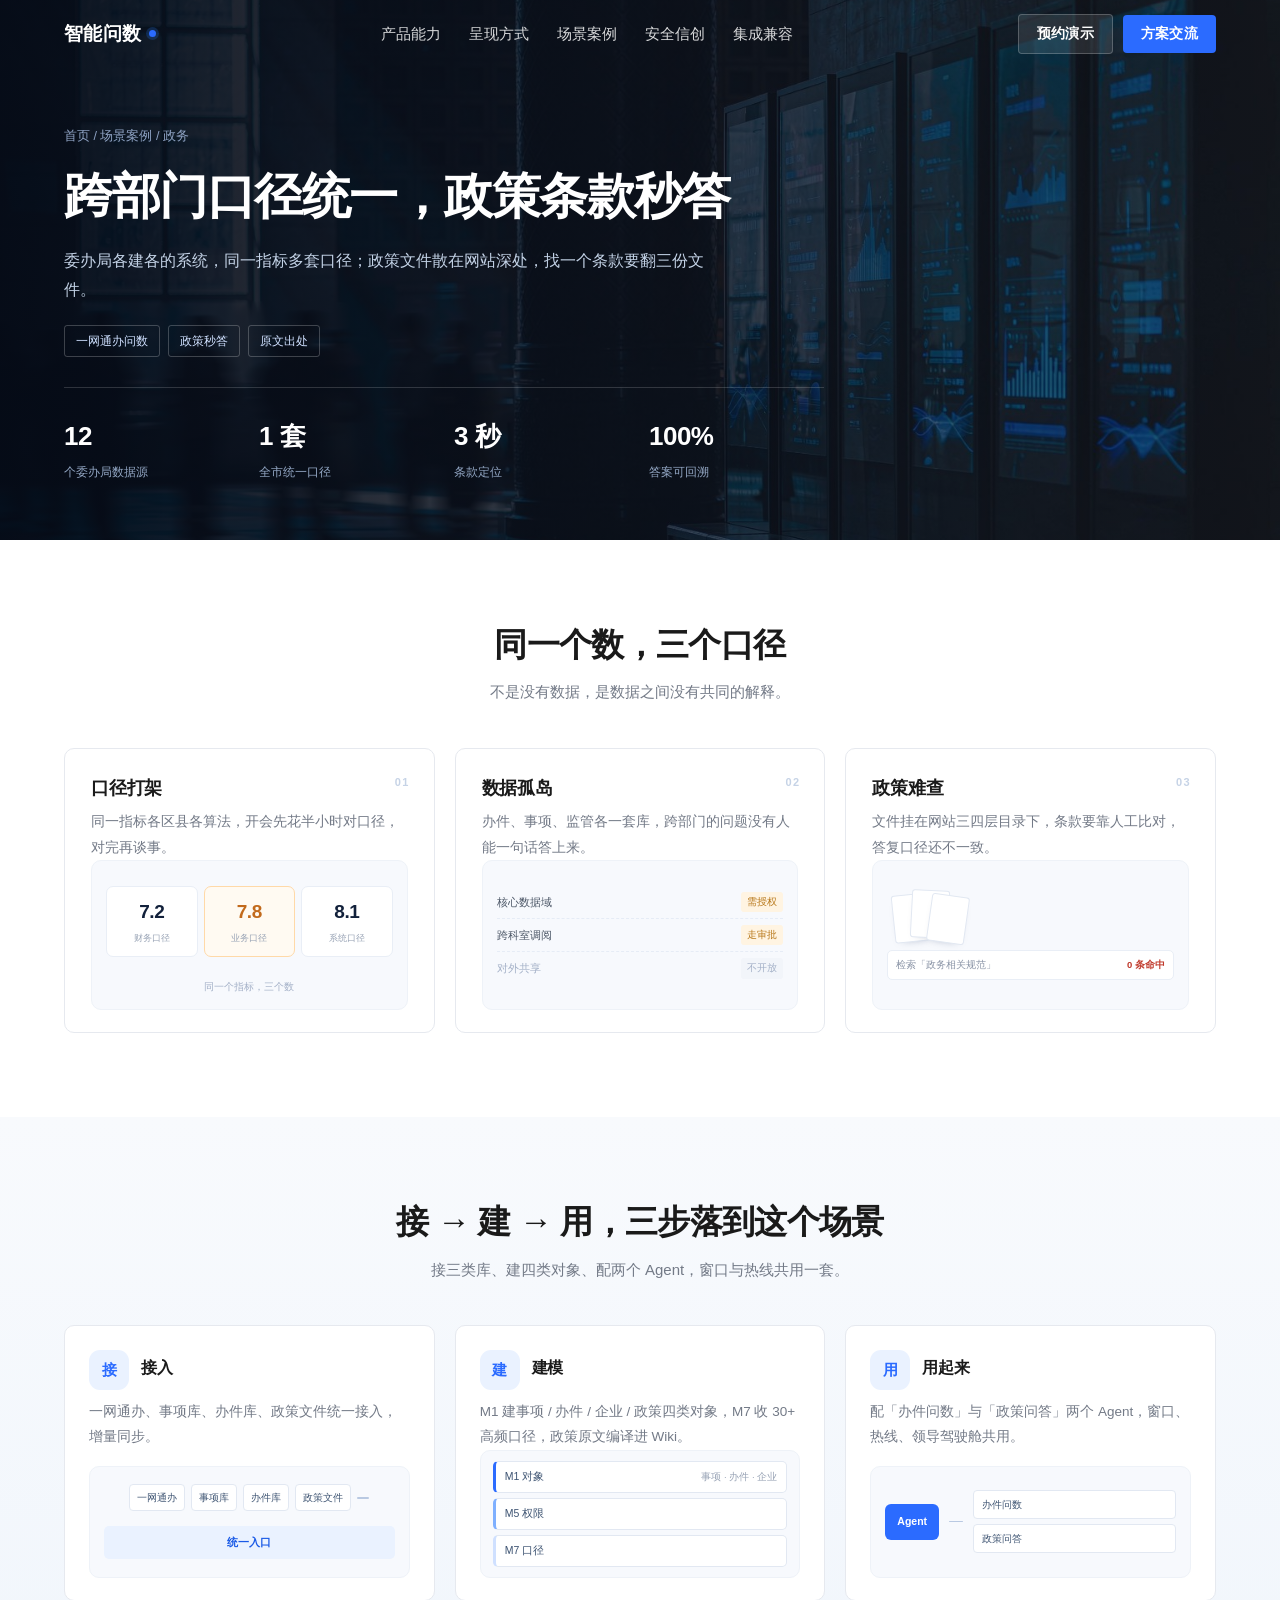
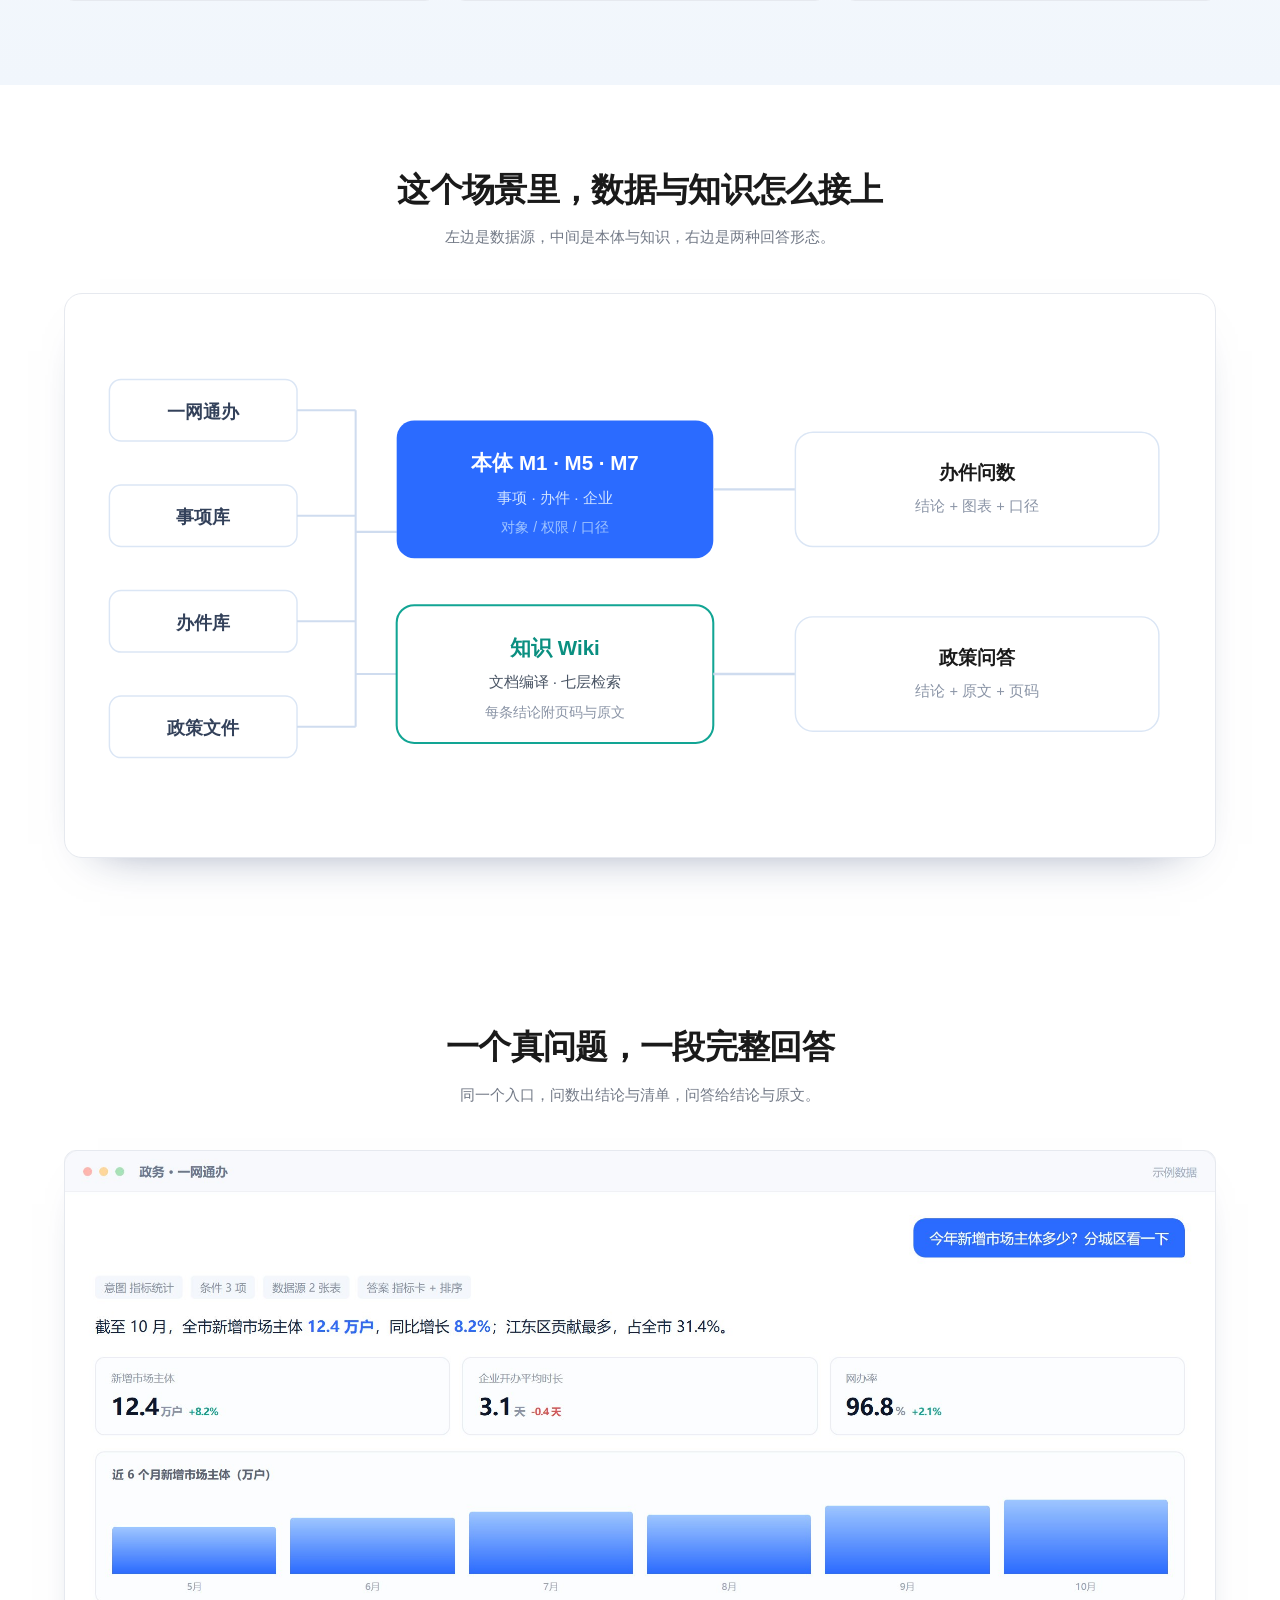
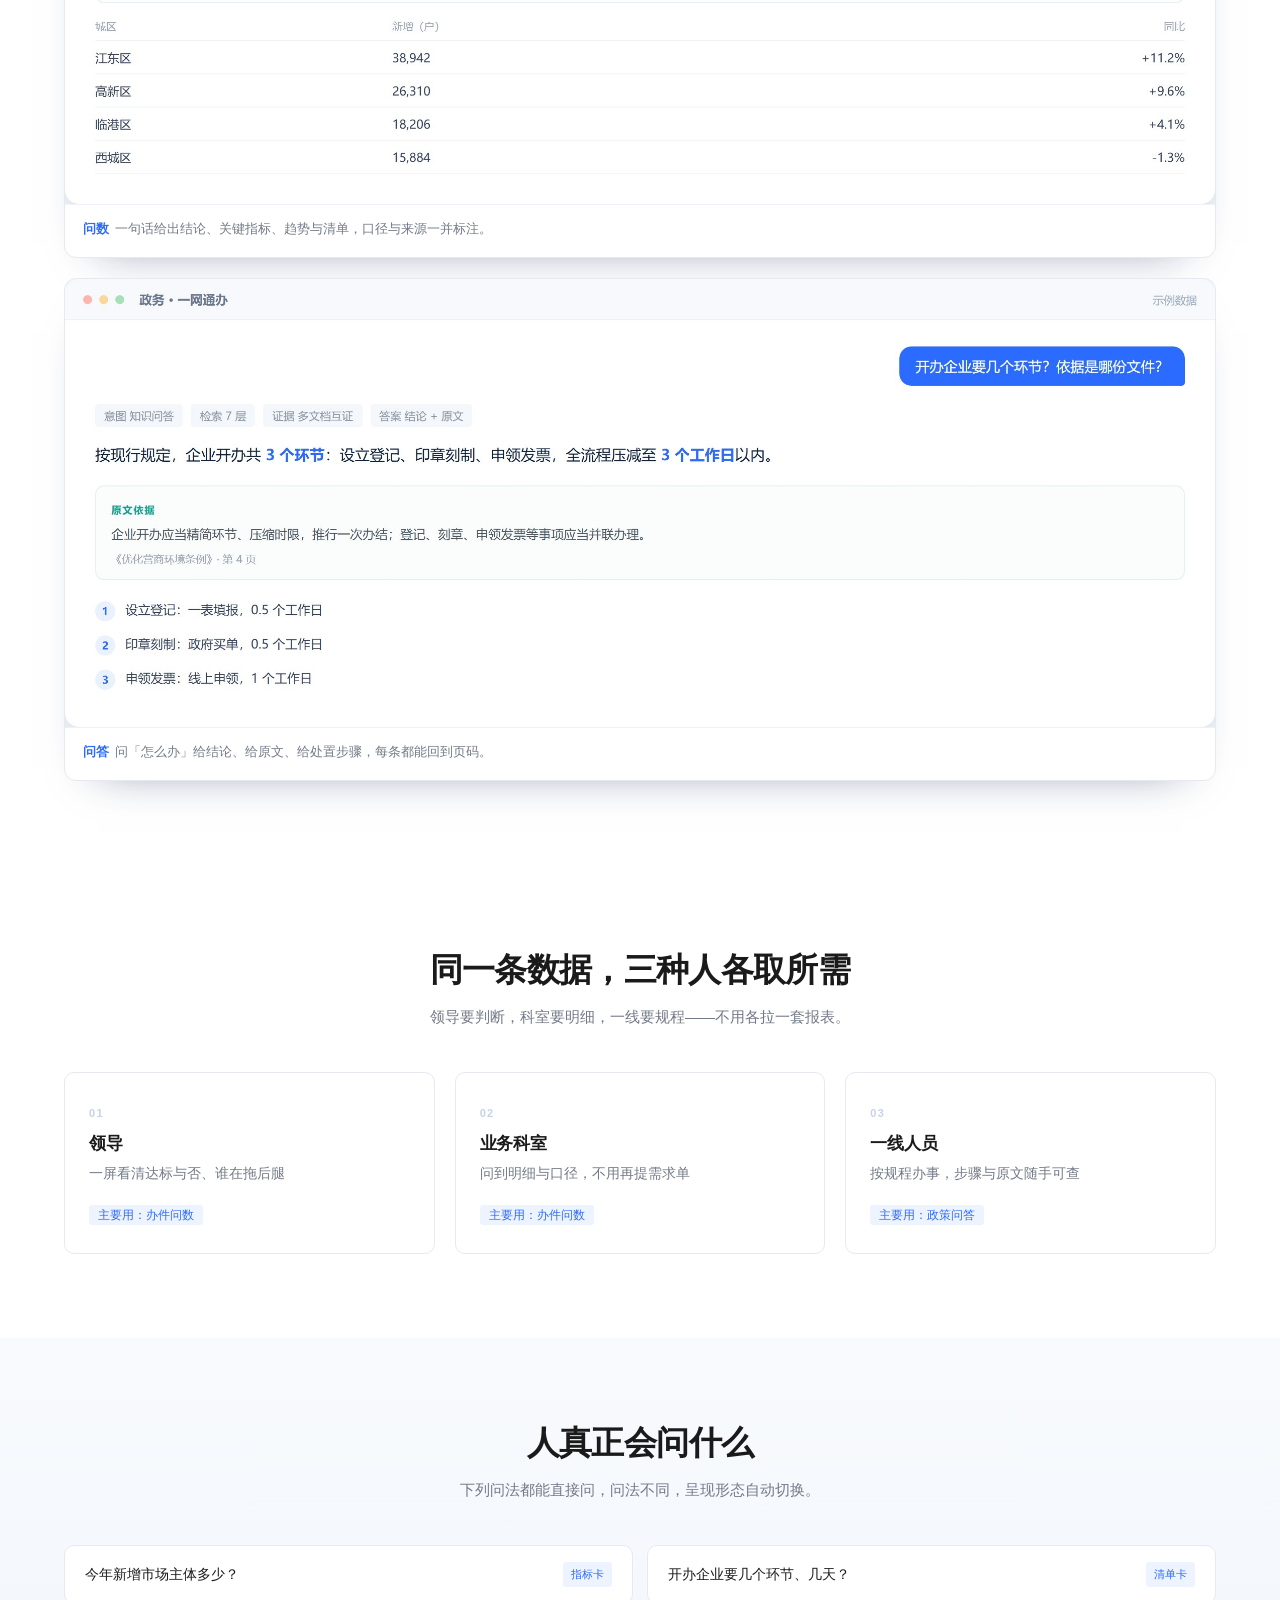
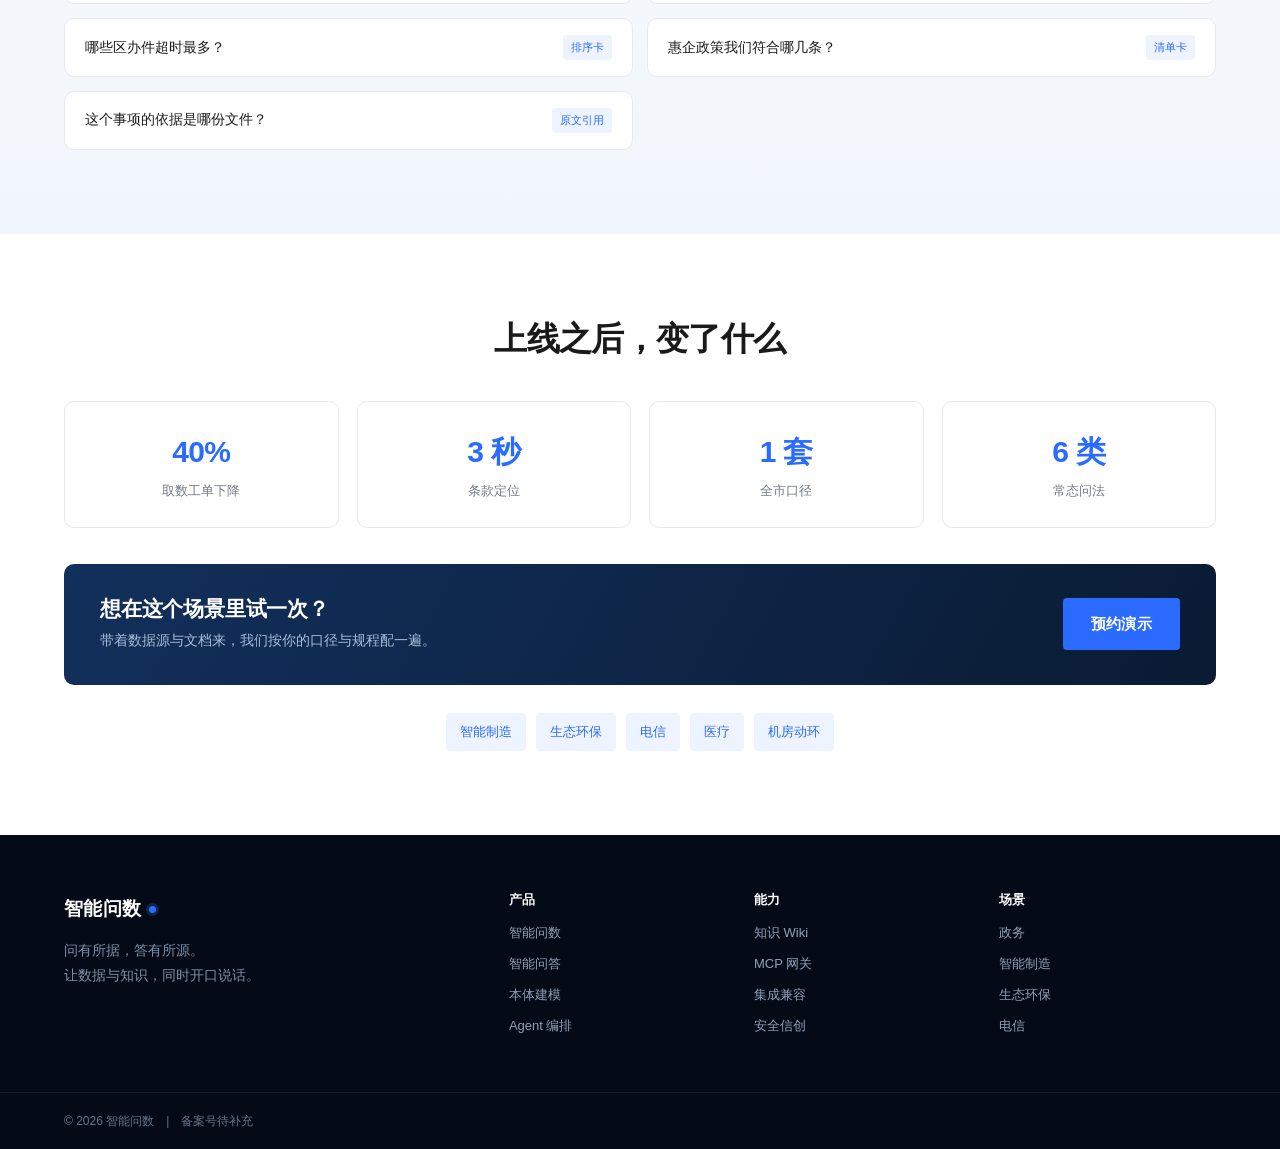
==== pages/scenario.html @ 878fda25 "更新style.css、detail.js、detail.html页面" ====
<!DOCTYPE html>
<html lang="zh-CN">
<head>
<meta charset="UTF-8">
<meta name="viewport" content="width=device-width, initial-scale=1.0">
<title>场景案例 · 智能问数</title>
<link rel="stylesheet" href="../assets/css/style.css">
</head>
<body>

<header class="nav is-scrolled" id="nav">
  <div class="wrap nav__inner">
    <a class="brand" href="../index.html">智能问数<span class="brand__dot"></span></a>
    <nav class="nav__menu" id="navMenu">
      <a href="../index.html#capability">产品能力</a>
      <a href="../index.html#present">呈现方式</a>
      <a href="../index.html#solutions">场景案例</a>
      <a href="../index.html#security">安全信创</a>
      <a href="../index.html#compat">集成兼容</a>
    </nav>
    <div class="nav__right">
      <a class="btn btn--ghost btn--sm" href="detail.html?k=demo">预约演示</a>
      <a class="btn btn--primary btn--sm" href="detail.html?k=contact">方案交流</a>
      <button class="nav__toggle" id="navToggle" aria-label="菜单"><span></span><span></span><span></span></button>
    </div>
  </div>
</header>

<section class="de-hero sc-hero">
  <img class="de-hero__bg" id="scBg" src="../assets/images/scene-gov.jpg" alt="">
  <span class="de-hero__mask"></span>
  <div class="wrap de-hero__inner">
    <div class="crumb"><a href="../index.html">首页</a> / <a href="../index.html#solutions">场景案例</a> / <span id="crumb">场景</span></div>
    <h1 id="scTitle">场景案例</h1>
    <p id="scLead"></p>
    <div class="sc-tags" id="scTags"></div>
    <div class="de-hero__stats" id="scStats"></div>
  </div>
</section>

<section class="section">
  <div class="wrap">
    <div class="head head--center reveal">
      <h2 id="painH">这个场景，卡在哪里</h2>
      <p class="lead" id="painLead"></p>
    </div>
    <div class="sc-three" id="scPains"></div>
  </div>
</section>

<section class="section section--soft">
  <div class="wrap">
    <div class="head head--center reveal">
      <h2>接 → 建 → 用，三步落到这个场景</h2>
      <p class="lead" id="howLead"></p>
    </div>
    <div class="sc-three" id="scHow"></div>
  </div>
</section>

<section class="section">
  <div class="wrap">
    <div class="head head--center reveal">
      <h2>这个场景里，数据与知识怎么接上</h2>
      <p class="lead">左边是数据源，中间是本体与知识，右边是两种回答形态。</p>
    </div>
    <div class="sc-concept reveal" id="scConcept"></div>
  </div>
</section>

<section class="section">
  <div class="wrap">
    <div class="head head--center reveal">
      <h2>一个真问题，一段完整回答</h2>
      <p class="lead">同一个入口，问数出结论与清单，问答给结论与原文。</p>
    </div>
    <div class="case2 case-stack">
      <figure class="case reveal">
        <img id="caseQ" src="../assets/images/case-gov-q.jpg" alt="问数示例" loading="lazy">
        <figcaption><b>问数</b>一句话给出结论、关键指标、趋势与清单，口径与来源一并标注。</figcaption>
      </figure>
      <figure class="case reveal">
        <img id="caseA" src="../assets/images/case-gov-a.jpg" alt="问答示例" loading="lazy">
        <figcaption><b>问答</b>问「怎么办」给结论、给原文、给处置步骤，每条都能回到页码。</figcaption>
      </figure>
    </div>
  </div>
</section>

<section class="section">
  <div class="wrap">
    <div class="head head--center reveal">
      <h2>同一条数据，三种人各取所需</h2>
      <p class="lead">领导要判断，科室要明细，一线要规程——不用各拉一套报表。</p>
    </div>
    <div class="sc-roles" id="scRoles"></div>
  </div>
</section>

<section class="section section--soft">
  <div class="wrap">
    <div class="head head--center reveal">
      <h2>人真正会问什么</h2>
      <p class="lead">下列问法都能直接问，问法不同，呈现形态自动切换。</p>
    </div>
    <div class="sc-ask" id="scAsk"></div>
  </div>
</section>

<section class="section">
  <div class="wrap">
    <div class="head head--center reveal">
      <h2>上线之后，变了什么</h2>
    </div>
    <div class="de-nums" id="scGains"></div>
    <div class="sc-cta reveal">
      <div>
        <h3>想在这个场景里试一次？</h3>
        <p>带着数据源与文档来，我们按你的口径与规程配一遍。</p>
      </div>
      <a class="btn btn--primary btn--lg" href="detail.html?k=demo">预约演示</a>
    </div>
    <div class="sc-nav" id="scNav"></div>
  </div>
</section>

<footer class="footer">
  <div class="wrap footer__inner">
    <div class="footer__brand">
      <a class="brand brand--light" href="../index.html">智能问数<span class="brand__dot"></span></a>
      <p>问有所据，答有所源。<br>让数据与知识，同时开口说话。</p>
    </div>
    <div class="footer__cols">
      <div><h5>产品</h5><a href="detail.html?k=query">智能问数</a><a href="detail.html?k=answer">智能问答</a><a href="detail.html?k=ontology">本体建模</a><a href="detail.html?k=agent">Agent 编排</a></div>
      <div><h5>能力</h5><a href="detail.html?k=knowledge">知识 Wiki</a><a href="detail.html?k=mcp">MCP 网关</a><a href="detail.html?k=integration">集成兼容</a><a href="detail.html?k=security">安全信创</a></div>
      <div><h5>场景</h5><a href="scenario.html?s=gov">政务</a><a href="scenario.html?s=mfg">智能制造</a><a href="scenario.html?s=env">生态环保</a><a href="scenario.html?s=telecom">电信</a></div>
    </div>
  </div>
  <div class="footer__bottom"><div class="wrap">© 2026 智能问数　|　备案号待补充</div></div>
</footer>

<script src="../assets/js/main.js"></script>
<script src="../assets/js/scenario.js"></script>
</body>
</html>
---- assets/css/style.css ----
/* ===== 智能问数 · 官网样式 ===== */
:root{
  --blue:#2b7fff;
  --blue-2:#1b66e8;
  --blue-soft:#eaf2ff;
  --teal:#12a594;
  --teal-soft:#e6f7f4;
  --ink:#12213b;
  --ink-2:#33415a;
  --muted:#6c7c96;
  --line:#e3ebf7;
  --soft:#f4f7fc;
  --warn:#e0803a;
  --ok:#0f9d58;
  --shadow:0 24px 60px -30px rgba(13,34,72,.26);
  --r-lg:20px;
  --r-md:14px;
  --wrap:1200px;
}
*{box-sizing:border-box}
html{scroll-behavior:smooth}
body{
  margin:0;color:var(--ink);background:#fff;line-height:1.65;
  font-family:"PingFang SC","HarmonyOS Sans SC","Microsoft YaHei",-apple-system,BlinkMacSystemFont,"Segoe UI",sans-serif;
  -webkit-font-smoothing:antialiased;
}
img{max-width:100%;display:block}
a{color:inherit;text-decoration:none}
ul,ol{margin:0;padding:0;list-style:none}
h1,h2,h3,h4,h5{margin:0;line-height:1.25;letter-spacing:-.01em}
p{margin:0}
button{font:inherit;cursor:pointer;border:0;background:none;color:inherit}
sup{font-size:.62em;color:var(--blue);font-weight:700;padding-left:1px}

.wrap{width:100%;max-width:var(--wrap);margin:0 auto;padding:0 24px}
section[id]{scroll-margin-top:86px}
.muted{color:var(--muted)}
.grad{background:linear-gradient(96deg,#5da2ff 4%,#7fe3f5 52%,#5be0c5 96%);-webkit-background-clip:text;background-clip:text;color:transparent}

/* 按钮 */
.btn{display:inline-flex;align-items:center;justify-content:center;gap:8px;font-weight:600;border-radius:999px;transition:.22s;white-space:nowrap}
.btn--sm{padding:9px 18px;font-size:14px}
.btn--lg{padding:15px 30px;font-size:16px}
.btn--primary{background:var(--blue);color:#fff;box-shadow:0 12px 26px -12px rgba(43,127,255,.8)}
.btn--primary:hover{background:var(--blue-2);transform:translateY(-1px)}
.btn--ghost{background:rgba(255,255,255,.1);color:#fff;border:1px solid rgba(255,255,255,.22)}
.btn--ghost:hover{background:rgba(255,255,255,.18)}
.btn--line{border:1px solid rgba(255,255,255,.28);color:#fff}
.btn--line:hover{background:rgba(255,255,255,.1)}
.link{display:inline-block;margin-top:8px;color:var(--blue);font-weight:600;font-size:14px}
.link:hover{color:var(--blue-2)}

/* 导航 */
.nav{position:fixed;inset:0 0 auto;z-index:90;height:70px;transition:.3s}
.nav__inner{display:flex;align-items:center;justify-content:space-between;height:100%}
.nav.is-scrolled{background:rgba(255,255,255,.92);backdrop-filter:blur(14px);box-shadow:0 1px 0 var(--line)}
.brand{display:inline-flex;align-items:center;gap:7px;font-size:19px;font-weight:700;color:#fff;letter-spacing:.02em}
.brand__dot{width:7px;height:7px;border-radius:50%;background:var(--blue);box-shadow:0 0 0 3px rgba(43,127,255,.22)}
.nav__menu{display:flex;gap:28px;font-size:15px;color:rgba(255,255,255,.84);font-weight:500}
.nav__menu a{position:relative;padding:6px 0;transition:.2s}
.nav__menu a::after{content:"";position:absolute;left:0;bottom:0;height:2px;width:0;background:var(--blue);border-radius:2px;transition:.28s}
.nav__menu a:hover::after{width:100%}
.nav__right{display:flex;align-items:center;gap:10px}
.nav__toggle{display:none;width:38px;height:32px;flex-direction:column;justify-content:center;gap:5px}
.nav__toggle span{height:2px;background:#fff;border-radius:2px;transition:.25s}
.nav.is-scrolled .brand{color:var(--ink)}
.nav.is-scrolled .nav__menu{color:var(--ink-2)}
.nav.is-scrolled .nav__toggle span{background:var(--ink)}
.nav.is-scrolled .btn--ghost{background:var(--soft);color:var(--ink);border-color:var(--line)}

/* 首屏 */
.hero{position:relative;overflow:hidden;color:#fff;padding:142px 0 88px;
  background:radial-gradient(1000px 600px at 80% 6%,#1d4386 0%,transparent 62%),
             linear-gradient(168deg,#07101f 0%,#0a1a31 54%,#0b1d38 100%)}
.hero__grid-bg{position:absolute;inset:0;background-image:linear-gradient(rgba(255,255,255,.045) 1px,transparent 1px),linear-gradient(90deg,rgba(255,255,255,.045) 1px,transparent 1px);background-size:62px 62px;mask-image:radial-gradient(78% 60% at 48% 8%,#000 18%,transparent 86%)}
.hero__glow{position:absolute;border-radius:50%;filter:blur(90px)}
.hero__glow--a{width:460px;height:460px;background:#2b7fff;opacity:.32;right:-100px;top:-120px}
.hero__glow--b{width:340px;height:340px;background:#12a594;opacity:.16;left:-140px;bottom:-140px}
.hero__inner{position:relative;display:grid;grid-template-columns:.95fr 1.05fr;gap:52px;align-items:center}
.chip{display:inline-flex;align-items:center;gap:8px;font-size:13px;font-weight:600;padding:7px 14px;border-radius:999px;letter-spacing:.02em}
.chip--dark{background:rgba(255,255,255,.08);border:1px solid rgba(255,255,255,.16);color:#cfe0ff}
.dot{width:6px;height:6px;border-radius:50%;background:#5be0c5;box-shadow:0 0 12px #5be0c5}
.hero h1{font-size:clamp(42px,4.5vw,64px);font-weight:800;margin:22px 0 18px;letter-spacing:-.035em}
.hero__sub{font-size:16.5px;color:#b3c5e0;max-width:480px}
.hero__cta{display:flex;gap:13px;margin-top:32px;flex-wrap:wrap}
.hero__stats{display:grid;grid-template-columns:repeat(4,1fr);gap:16px;margin-top:48px;padding-top:28px;border-top:1px solid rgba(255,255,255,.12)}
.hero__stats b{display:block;font-size:22px;font-weight:800;letter-spacing:-.02em;background:linear-gradient(92deg,#fff,#a9c8ff);-webkit-background-clip:text;background-clip:text;color:transparent}
.hero__stats span{font-size:12px;color:#8ea2c2;display:block;margin-top:4px}
.hero__media{position:relative}

/* 概念图 */
.mk{background:#fff;border:1px solid #d8e4f5;border-radius:16px;overflow:hidden;color:var(--ink)}
.mk--hero{box-shadow:0 40px 80px -34px rgba(2,12,32,.85),0 0 0 6px rgba(255,255,255,.05)}
.mk__bar{display:flex;align-items:center;gap:6px;padding:10px 14px;background:linear-gradient(180deg,#f8fbff,#f1f6fd);border-bottom:1px solid #e8f0fa}
.mk__bar i{width:7px;height:7px;border-radius:50%;background:#d8e2f0}
.mk__bar i:first-child{background:#ffb6ae}
.mk__bar i:nth-child(2){background:#ffd79a}
.mk__bar i:nth-child(3){background:#a9e2b8}
.mk__bar span{font-size:11px;color:#7b8aa3;margin-left:6px;font-weight:600}
.mk__bar em{font-size:10px;color:#a3b0c7;margin-left:auto;font-style:normal}
.mk__body{padding:16px 18px 18px}

.qb{background:var(--blue);color:#fff;font-size:13px;font-weight:600;padding:9px 14px;border-radius:12px 12px 12px 3px;max-width:88%;box-shadow:0 8px 18px -10px rgba(43,127,255,.8)}
.qb--sm{font-size:12px;padding:8px 12px}
.think{display:inline-flex;align-items:center;gap:6px;margin:11px 0 12px;font-size:10.5px;color:#8a99b5}
.think i{width:7px;height:7px;border-radius:50%;background:#cfe0fb;box-shadow:0 0 0 3px #eaf2ff}
.think b{margin-left:8px;color:var(--blue);font-weight:600}
.ans{background:#fbfdff;border:1px solid #e8f0fa;border-radius:12px;padding:14px}
.ans--sm{padding:12px}
.ans__hd{display:flex;align-items:center;gap:9px;margin-bottom:8px;flex-wrap:wrap}
.pill{font-size:10.5px;font-weight:700;padding:3px 9px;border-radius:6px;letter-spacing:.02em}
.pill--warn{background:#fff2e6;color:#c26a1c}
.pill--ok{background:#e7f7ee;color:#0f8a4d}
.ans__t{font-size:13px;color:var(--ink-2)}
.ans__t b{font-size:19px;color:var(--ink);letter-spacing:-.02em;margin:0 2px}
.ans__d{font-size:12px;color:#5b6c88;line-height:1.72}
.ans__d b{color:var(--ink)}
.kpis{display:grid;grid-template-columns:repeat(3,1fr);gap:8px;margin:12px 0}
.kpi{background:#f4f8fe;border:1px solid #e8f0fa;border-radius:10px;padding:8px 10px;position:relative}
.kpi span{font-size:9.5px;color:#8a99b5;display:block}
.kpi b{font-size:15px;letter-spacing:-.02em;display:block;line-height:1.4;padding-right:20px}
.kpi em{font-size:9.5px;color:#8a99b5;font-style:normal;margin-left:2px;font-weight:500}
.kpi i{position:absolute;right:9px;top:8px;font-size:9px;font-style:normal;font-weight:700}
.kpi i.up{color:#0f8a4d}
.kpi i.down{color:#0f8a4d}
.kpi i.flat{color:#a3b0c7}
.chart{margin-top:4px}
.chart__hd{display:flex;justify-content:space-between;align-items:center;font-size:10px;color:#8a99b5;margin-bottom:2px}
.chart__hd em{font-style:normal}
.spark{width:100%;height:96px;display:block}
.ans__ft{display:flex;align-items:center;justify-content:space-between;margin-top:10px;padding-top:9px;border-top:1px dashed #e2ebf7;font-size:10px;color:#8a99b5}
.ans__ft .src{display:inline-flex;align-items:center;gap:5px}
.ans__ft .src i{width:5px;height:5px;border-radius:50%;background:#b7c6de}
.ans__ft .ops{color:var(--blue);font-weight:600}

.float-card{position:absolute;background:#fff;color:var(--ink);border-radius:12px;padding:11px 15px;box-shadow:0 22px 44px -20px rgba(2,12,32,.6);animation:float 6.5s ease-in-out infinite}
.float-card span{font-size:10px;font-weight:700;letter-spacing:.06em;color:var(--blue);text-transform:uppercase}
.float-card span.teal{color:var(--teal)}
.float-card b{display:block;font-size:17px;letter-spacing:-.02em;margin:1px 0}
.float-card em{font-size:10px;color:var(--muted);font-style:normal}
.float-card--a{left:-26px;bottom:-76px}
.float-card--b{right:-12px;top:-22px;animation-delay:-3.2s}
@keyframes float{0%,100%{transform:translateY(0)}50%{transform:translateY(-8px)}}

/* 信任条 */
.trust{border-bottom:1px solid var(--line);padding:24px 0;background:#fff}
.trust__inner{display:flex;align-items:center;gap:30px}
.trust__label{font-size:12.5px;color:var(--muted);white-space:nowrap}
.marquee{flex:1;overflow:hidden;mask-image:linear-gradient(90deg,transparent,#000 8%,#000 92%,transparent)}
.marquee__track{display:flex;gap:12px;width:max-content;animation:scroll-x 36s linear infinite}
.marquee__track span{font-size:13.5px;font-weight:600;color:#586a85;padding:7px 15px;border:1px solid var(--line);border-radius:999px;background:var(--soft);white-space:nowrap}
@keyframes scroll-x{to{transform:translateX(-50%)}}

/* 版式 */
.section{padding:96px 0}
.section--soft{background:var(--soft)}
.head{max-width:760px;margin-bottom:46px}
.head--center{margin-left:auto;margin-right:auto;text-align:center}
.eyebrow{display:inline-block;font-size:11.5px;font-weight:800;letter-spacing:.15em;color:var(--blue);margin-bottom:13px}
.eyebrow--light{color:#7fb0ff}
.head h2{font-size:clamp(28px,3vw,40px);font-weight:800;letter-spacing:-.028em}
.head .lead{margin-top:14px;font-size:15.5px;color:var(--muted)}

/* 一条主线 */
.line-flow{display:flex;align-items:stretch;gap:8px}
.lf{flex:1;background:#fff;border:1px solid var(--line);border-radius:14px;padding:22px 20px;transition:.28s;position:relative}
.lf:hover{transform:translateY(-3px);box-shadow:var(--shadow);border-color:#c9d9f5}
.lf b{font-size:11px;font-weight:800;color:#b6c1d2;letter-spacing:.08em}
.lf h4{font-size:17px;margin:6px 0}
.lf span{font-size:12.5px;color:var(--muted)}
.lf--on{background:var(--blue);border-color:var(--blue);box-shadow:0 18px 36px -20px rgba(43,127,255,.85)}
.lf--on b{color:rgba(255,255,255,.6)}
.lf--on h4{color:#fff}
.lf--on span{color:#d5e6ff}
.lf__arrow{display:grid;place-items:center;color:#c2d2e8;font-size:20px;width:14px}
.flow-note{margin-top:22px;font-size:13px;color:var(--muted);text-align:center}

/* 双引擎 */
.dual{display:grid;grid-template-columns:1fr 1fr;gap:22px}
.dual__card{background:#fff;border:1px solid var(--line);border-radius:var(--r-lg);padding:28px;transition:.32s}
.dual__card:hover{transform:translateY(-4px);box-shadow:var(--shadow);border-color:#cfdcff}
.dual__badge{display:inline-block;font-size:10.5px;font-weight:800;letter-spacing:.1em;color:var(--blue);background:var(--blue-soft);padding:5px 10px;border-radius:6px}
.dual__badge--teal{color:#0a8f80;background:var(--teal-soft)}
.dual__card h3{font-size:21px;margin:14px 0 10px}
.dual__card > p{font-size:14px;color:var(--muted);min-height:42px}
.mk--card{margin-top:20px;box-shadow:0 16px 36px -26px rgba(13,34,72,.45)}
.mk--card .mk__body{padding:14px 16px 16px}

.mtable{width:100%;border-collapse:collapse;font-size:11.5px}
.mtable th{text-align:left;font-size:10px;color:#8a99b5;font-weight:600;padding:0 0 8px;border-bottom:1px solid #eef3fa}
.mtable td{padding:8px 0;border-bottom:1px solid #f2f6fc;color:#33415a;vertical-align:middle}
.mtable tr:last-child td{border-bottom:0}
.mtable td:nth-child(2){font-weight:700;color:var(--ink);font-variant-numeric:tabular-nums}
.bar-i{display:inline-block;height:5px;border-radius:3px;background:linear-gradient(90deg,#8fbcff,#2b7fff);margin-right:7px;vertical-align:middle}
.mcap{margin-top:10px;font-size:9.5px;color:#8a99b5}

.qa__q{display:block;font-size:11px;color:var(--blue);background:var(--blue-soft);border-radius:8px;padding:7px 10px;margin-bottom:10px;font-weight:600}
.qa__a{font-size:11.5px;color:#3c4d6b;line-height:1.8}
.cite{display:flex;align-items:center;gap:7px;font-size:10px;color:#5b6c88;background:#f7fafd;border:1px solid #eaf1f9;border-radius:7px;padding:6px 9px;margin-top:6px}
.cite b{width:14px;height:14px;border-radius:50%;background:var(--blue);color:#fff;font-size:8.5px;display:grid;place-items:center;flex:0 0 14px}
.cite em{margin-left:auto;font-style:normal;color:var(--blue);font-weight:600}
.dual-note{margin-top:20px;display:flex;align-items:center;gap:16px;background:#fff;border:1px dashed #c9d9f5;border-radius:var(--r-md);padding:16px 22px}
.dual-note b{font-size:12px;color:var(--blue);white-space:nowrap;padding:4px 10px;background:var(--blue-soft);border-radius:6px}
.dual-note p{font-size:14px;color:var(--ink-2)}

/* 32 种呈现 */
.pres__grid{display:grid;grid-template-columns:repeat(3,1fr);gap:14px}
.pres__card{background:#fff;border:1px solid var(--line);border-radius:var(--r-md);padding:16px;transition:.25s}
.pres__card:hover{border-color:#cfdcff;box-shadow:0 14px 30px -24px rgba(13,34,72,.5)}
.pres__h{display:flex;align-items:center;gap:8px;margin-bottom:12px;padding-bottom:10px;border-bottom:1px solid #eef3fa}
.pres__h i{width:21px;height:21px;border-radius:7px;background:var(--blue-soft);color:var(--blue);font-size:10.5px;font-style:normal;font-weight:800;display:grid;place-items:center}
.pres__h b{font-size:13.5px}
.pres__h span{margin-left:auto;font-size:10px;color:#8a99b5}
.pres__chips{display:flex;flex-wrap:wrap;gap:6px}
.chipx{font-size:12px;color:#3c4d6b;background:#f5f8fd;border:1px solid #e2eaf6;border-radius:13px;padding:5px 10px;transition:.15s;white-space:nowrap;font-family:inherit}
.chipx:hover{border-color:var(--blue);color:var(--blue-2)}
.chipx.on{background:var(--blue);border-color:var(--blue);color:#fff;font-weight:700}
.pres__desc{margin-top:14px;background:linear-gradient(90deg,#eaf2ff,#f8fbff);border-left:3px solid var(--blue);border-radius:0 10px 10px 0;padding:14px 18px;display:flex;gap:14px;align-items:baseline;min-height:52px}
.pres__desc b{font-size:14px;color:var(--blue-2);white-space:nowrap}
.pres__desc span{font-size:13.5px;color:#4a5b7a;line-height:1.7}

/* 两级 */
.levels{display:grid;grid-template-columns:1fr 1fr;gap:20px}
.lv{border:1px solid var(--line);border-radius:var(--r-lg);padding:28px;background:#fff}
.lv--dark{background:linear-gradient(160deg,#0b1a2f,#12294a);border-color:transparent;color:#fff}
.lv__tag{display:inline-block;font-size:12px;font-weight:700;color:var(--blue);background:var(--blue-soft);padding:4px 11px;border-radius:999px}
.lv__tag--dark{background:rgba(255,255,255,.1);color:#9fc4ff}
.lv h3{font-size:21px;margin:14px 0 8px}
.lv > p{font-size:14px;color:var(--muted);min-height:44px}
.lv--dark > p{color:#a9bcd8}
.mk--mini{margin-top:18px;border-radius:12px;box-shadow:0 14px 30px -24px rgba(13,34,72,.45)}
.mk--mini .mk__body{padding:13px 14px}
.mk--dark{background:#0f2138;border-color:rgba(255,255,255,.1);color:#dbe6f5}
.mk--dark .mk__bar{background:rgba(255,255,255,.05);border-bottom-color:rgba(255,255,255,.08)}
.mk--dark .mk__bar span{color:#9fb3cd}
.mk--dark .mk__bar i{background:rgba(255,255,255,.18)}
.mini-bars{margin-top:10px}
.mini-bars > div{display:flex;align-items:center;gap:8px;margin-bottom:7px;font-size:10.5px;color:#5b6c88}
.mini-bars span{flex:0 0 76px}
.mini-bars i{height:6px;border-radius:3px;background:linear-gradient(90deg,#9ec6ff,#2b7fff);flex:0 0 auto;max-width:150px}
.mini-bars i.warn{background:linear-gradient(90deg,#ffc48a,#e0803a)}
.mini-bars em{font-style:normal;font-weight:700;color:var(--ink);font-size:10.5px}
.mtable--dark th{color:#8ea4c2;border-bottom-color:rgba(255,255,255,.1)}
.mtable--dark td{color:#c6d6ea;border-bottom-color:rgba(255,255,255,.07);font-size:11px}
.mtable--dark td:nth-child(2){color:#fff}
.mtable--dark .mcap{color:#8ea4c2}
.dot-warn{display:inline-block;width:5px;height:5px;border-radius:50%;background:#e0a03a;margin-right:5px;vertical-align:middle}
.down2{color:#ff9b8a!important;font-weight:700}
.ok2{color:#7fd6a4!important}
.levels-note{display:grid;grid-template-columns:repeat(3,1fr);gap:16px;margin-top:20px}
.levels-note > div{background:#fff;border:1px solid var(--line);border-radius:12px;padding:16px 18px}
.levels-note b{display:block;font-size:14px;margin-bottom:3px}
.levels-note span{font-size:12.5px;color:var(--muted)}

/* 底座 */
.found{display:grid;grid-template-columns:1fr 1fr;gap:22px}
.found__col{border:1px solid var(--line);border-radius:var(--r-lg);padding:28px;background:#fff}
.found__tag{display:inline-block;font-size:11px;font-weight:700;color:var(--blue);background:var(--blue-soft);padding:4px 10px;border-radius:6px;letter-spacing:.04em}
.found__tag--teal{color:#0a8f80;background:var(--teal-soft)}
.found__col h3{font-size:21px;margin:14px 0 8px}
.found__col > p{font-size:14px;color:var(--muted)}
.graph{margin:18px 0 6px;background:linear-gradient(180deg,#f8fbff,#f3f8fe);border:1px solid #eaf1f9;border-radius:12px;padding:8px}
.graph__svg{width:100%;height:auto;display:block}
.ticks li{position:relative;padding-left:20px;font-size:13.5px;color:var(--ink-2);margin-top:10px}
.ticks li::before{content:"";position:absolute;left:0;top:8px;width:6px;height:6px;border-radius:2px;background:var(--blue);opacity:.85}
.ticks li b{color:var(--ink);margin-right:5px}
.ticks.big li{font-size:14.5px;margin-top:12px}
.wiki-t{font-size:14px;margin-bottom:6px}
.wiki-p{font-size:11.5px;color:#5b6c88;line-height:1.75}
.wiki-li{display:flex;gap:8px;margin-top:8px;font-size:11px;color:#5b6c88}
.wiki-li b{flex:0 0 30px;color:var(--blue-2);font-size:10.5px;background:var(--blue-soft);border-radius:5px;height:17px;display:grid;place-items:center}
.wiki-li span{line-height:1.7}

/* 装配 */
.asm{display:grid;grid-template-columns:1.15fr .85fr;gap:44px;align-items:center}
.topo{background:#fff;border:1px solid var(--line);border-radius:var(--r-lg);padding:14px;box-shadow:0 18px 40px -32px rgba(13,34,72,.5)}
.topo__svg{width:100%;height:auto;display:block}
.topo__cap{display:block;text-align:center;font-size:11.5px;color:var(--muted);padding:6px 0 8px}

/* 场景 */
.ind-grid{display:grid;grid-template-columns:repeat(3,1fr);gap:18px}
.ind{display:block;background:#fff;border:1px solid var(--line);border-radius:var(--r-lg);padding:24px;transition:.28s}
.ind:hover{border-color:#cfdcff;box-shadow:var(--shadow);transform:translateY(-4px)}
.ind__top{display:flex;align-items:center;gap:10px;margin-bottom:12px}
.ind__ico{width:32px;height:32px;border-radius:9px;background:var(--blue-soft);color:var(--blue);display:grid;place-items:center;font-weight:800;font-size:14px}
.ind h3{font-size:17.5px}
.ind__pain{font-size:13px;color:var(--muted);min-height:44px}
.ind__tags{display:flex;gap:6px;flex-wrap:wrap;margin-top:12px}
.ind__tags span{font-size:11px;color:#4a5b7a;background:var(--soft);border:1px solid var(--line);border-radius:6px;padding:3px 8px}
.ind__go{display:inline-block;margin-top:14px;font-size:12.5px;font-weight:600;color:var(--blue);opacity:0;transform:translateX(-4px);transition:.25s}
.ind:hover .ind__go{opacity:1;transform:none}

/* 反问 / 权限 */
.two{display:grid;grid-template-columns:1fr 1fr;gap:22px}
.two__col{background:#fff;border:1px solid var(--line);border-radius:var(--r-lg);padding:30px}
.two__col h3{font-size:20px;margin:6px 0 10px}
.two__col > p{font-size:14px;color:var(--muted);min-height:48px}
.ask{margin-top:10px;font-size:10.5px;color:#5b6c88;display:flex;align-items:center;gap:6px;flex-wrap:wrap}
.ask span{background:var(--blue-soft);color:var(--blue-2);border-radius:12px;padding:3px 9px;font-weight:600;border:1px solid #d7e6ff}
.lockbox{margin-top:10px;background:#fbfaf7;border:1px dashed #e6d9c4;border-radius:9px;padding:11px 12px}
.lockbox b{display:inline-block;font-size:10px;color:#b8781a;background:#fff4e2;border-radius:5px;padding:2px 7px;margin-bottom:6px}
.lockbox span{display:block;font-size:10.5px;color:#6c7c96;line-height:1.7}
.lockbox__alt{color:var(--blue-2)!important;margin-top:5px}

/* 安全 */
.sec-grid{display:grid;grid-template-columns:repeat(3,1fr);gap:1px;background:var(--line);border:1px solid var(--line);border-radius:var(--r-lg);overflow:hidden}
.sec{background:#fff;padding:26px 24px;transition:.22s}
.sec:hover{background:#fbfcfe}
.sec b{display:block;font-size:15.5px;margin-bottom:7px}
.sec b::before{content:"";display:inline-block;width:6px;height:6px;border-radius:2px;background:var(--blue);margin-right:8px;vertical-align:middle}
.sec p{font-size:13px;color:var(--muted)}

/* 兼容 */
.compat{display:grid;grid-template-columns:repeat(3,1fr);gap:16px}
.compat__card{background:#fff;border:1px solid var(--line);border-radius:var(--r-md);padding:22px}
.compat__card h4{font-size:14.5px;margin-bottom:12px}
.tags{display:flex;flex-wrap:wrap;gap:7px}
.tags span{font-size:12px;color:var(--ink-2);background:var(--soft);border:1px solid var(--line);padding:5px 10px;border-radius:8px}

/* 落地 */
.timeline{display:grid;grid-template-columns:repeat(3,1fr);gap:18px}
.tl{background:#fff;border:1px solid var(--line);border-radius:var(--r-lg);padding:28px 24px 24px;transition:.28s}
.tl:hover{border-color:#cfdcff;box-shadow:var(--shadow);transform:translateY(-4px)}
.tl__no{display:grid;place-items:center;width:34px;height:34px;border-radius:50%;background:var(--blue-soft);color:var(--blue);font-size:12px;font-weight:800;margin-bottom:16px}
.tl h3{font-size:18px;margin-bottom:9px}
.tl p{font-size:13.5px;color:var(--muted);min-height:76px}
.tl__out{font-size:12px;color:var(--ink-2);background:var(--soft);border-radius:8px;padding:9px 11px}
.tl__out b{color:var(--blue);margin-right:6px}

/* 成效 + CTA */
.result{background:linear-gradient(170deg,#07101f,#0b1c33 62%,#0a172a);color:#fff;padding:96px 0 0}
.res-grid{display:grid;grid-template-columns:repeat(4,1fr);gap:16px}
.res{background:rgba(255,255,255,.05);border:1px solid rgba(255,255,255,.12);border-radius:var(--r-md);padding:22px}
.res b{display:block;font-size:28px;font-weight:800;background:linear-gradient(92deg,#fff,#8fbcff);-webkit-background-clip:text;background-clip:text;color:transparent;margin-bottom:6px}
.res p{font-size:13px;color:#a9bcd8}
.result .head h2{color:#fff}
.cta{margin:70px 0 -1px;display:grid;grid-template-columns:1.15fr .85fr;gap:36px;align-items:center;padding:48px 52px;border-radius:var(--r-lg) var(--r-lg) 0 0;
  background:linear-gradient(120deg,#1b4287,#0e2450 72%);border:1px solid rgba(255,255,255,.14);position:relative;overflow:hidden}
.cta::after{content:"";position:absolute;width:400px;height:400px;border-radius:50%;background:var(--blue);filter:blur(120px);opacity:.34;right:-110px;top:-150px}
.cta__text h2{font-size:clamp(26px,2.7vw,36px);font-weight:800;color:#fff}
.cta__text p{margin-top:10px;color:#a9bcd8;font-size:14.5px}
.cta__act{display:flex;flex-direction:column;gap:11px;align-items:flex-start;position:relative;z-index:2}
.cta__tel{font-size:12.5px;color:#8ea2c2}

/* 页脚 */
.footer{background:#050b16;color:#94a6c2;padding:58px 0 0}
.footer__inner{display:grid;grid-template-columns:1.1fr 2fr;gap:56px;padding-bottom:46px}
.brand--light{color:#fff}
.footer__brand p{margin-top:14px;font-size:13.5px;line-height:1.85;color:#7d8fa9}
.footer__cols{display:grid;grid-template-columns:repeat(3,1fr);gap:28px}
.footer__cols h5{font-size:12.5px;color:#fff;margin-bottom:13px;letter-spacing:.04em}
.footer__cols a{display:block;font-size:13.5px;margin-bottom:9px;color:#8fa0ba;transition:.2s}
.footer__cols a:hover{color:#fff}
.footer__bottom{border-top:1px solid rgba(255,255,255,.08);padding:18px 0;font-size:12px;color:#64748b}

/* 动效 */
.reveal{opacity:0;transform:translateY(18px);transition:opacity .68s cubic-bezier(.2,.7,.3,1),transform .68s cubic-bezier(.2,.7,.3,1)}
.reveal.is-in{opacity:1;transform:none}

/* 详情 / 场景页 */
.doc-hero{background:linear-gradient(168deg,#081226,#0c1d3a 60%,#0a1730);color:#fff;padding:128px 0 68px;position:relative;overflow:hidden}
.doc-hero::after{content:"";position:absolute;width:400px;height:400px;background:var(--blue);filter:blur(140px);opacity:.28;right:-90px;top:-120px;border-radius:50%}
.crumb{font-size:12.5px;color:#8fa3c4;margin-bottom:18px;position:relative}
.crumb a:hover{color:#fff}
.doc-hero h1{font-size:clamp(30px,3.4vw,46px);font-weight:800;letter-spacing:-.025em;position:relative}
.doc-hero p{margin-top:14px;font-size:15.5px;color:#b9c8e2;max-width:660px;position:relative}
.doc-body{padding:64px 0 88px}
.ph{border:1.5px dashed #cbd6e8;border-radius:var(--r-lg);background:linear-gradient(180deg,#fbfcfe,#f6f9fe);padding:32px;margin-bottom:16px}
.ph__label{font-size:10.5px;font-weight:800;letter-spacing:.12em;color:#98a6bc;margin-bottom:9px}
.ph h3{font-size:18px;margin-bottom:8px}
.ph p{font-size:13.5px;color:var(--muted)}
.ph__grid{display:grid;grid-template-columns:repeat(3,1fr);gap:12px;margin-top:16px}
.ph__box{height:92px;border-radius:10px;background:repeating-linear-gradient(45deg,#eef2f9,#eef2f9 8px,#f6f9fe 8px,#f6f9fe 16px);border:1px solid #e4eaf4}
.doc-nav{display:flex;gap:10px;flex-wrap:wrap;margin-top:32px}
.doc-nav a{font-size:13.5px;font-weight:600;color:var(--blue);background:var(--blue-soft);padding:9px 15px;border-radius:999px}
.doc-nav a:hover{background:#dce6ff}
.notice{margin-top:26px;font-size:12.5px;color:var(--muted);border-left:3px solid #d9e2f2;padding-left:14px;line-height:1.9}

/* 响应式 */
@media (max-width:1080px){
  .hero__inner{grid-template-columns:1fr;gap:44px}
  .hero{padding-top:126px}
  .dual,.levels,.found,.asm,.two{grid-template-columns:1fr}
  .pres__grid,.ind-grid,.sec-grid,.compat{grid-template-columns:repeat(2,1fr)}
  .res-grid{grid-template-columns:repeat(2,1fr)}
  .line-flow{flex-wrap:wrap}
  .lf{flex:1 1 30%}
  .lf__arrow{display:none}
  .cta{grid-template-columns:1fr;padding:38px}
  .footer__inner{grid-template-columns:1fr;gap:32px}
  .ph__grid{grid-template-columns:1fr 1fr}
  .levels-note{grid-template-columns:1fr}
}
@media (max-width:760px){
  .nav__menu{display:none}
  .nav__toggle{display:flex}
  .nav.is-open .nav__menu{display:flex;position:absolute;left:0;right:0;top:70px;flex-direction:column;gap:0;background:#fff;color:var(--ink);padding:8px 24px 16px;box-shadow:0 20px 40px -22px rgba(13,34,72,.3)}
  .nav.is-open .nav__menu a{padding:12px 0;border-bottom:1px solid var(--line);color:var(--ink-2)}
  .nav__right .btn--ghost{display:none}
  .hero{padding:112px 0 68px}
  .hero h1{font-size:37px}
  .hero__stats{grid-template-columns:repeat(2,1fr);gap:20px}
  .float-card--b{display:none}
  .float-card--a{left:4px;bottom:-12px;padding:8px 12px}
  .float-card b{font-size:15px}
  .section{padding:66px 0}
  .dual,.levels,.found,.asm,.two,.pres__grid,.ind-grid,.sec-grid,.compat,.res-grid,.timeline{grid-template-columns:1fr}
  .line-flow{flex-direction:column}
  .lf{flex:1 1 auto}
  .cta{padding:30px 22px}
  .cta__act{align-items:stretch}
  .cta__act .btn{width:100%}
  .footer__cols{grid-template-columns:1fr 1fr}
  .trust__inner{flex-direction:column;align-items:flex-start;gap:12px}
  .marquee{width:100%}
  .ph__grid{grid-template-columns:1fr}
  .pres__desc{flex-direction:column;gap:4px}
}

/* ================= 动效层 V2 ================= */

/* 滚动进度 */
.nav__progress{position:absolute;left:0;bottom:-1px;height:2px;width:0;background:linear-gradient(90deg,#2b7fff,#5be0c5);opacity:0;transition:opacity .3s;box-shadow:0 0 10px rgba(43,127,255,.6)}
.nav.is-scrolled .nav__progress{opacity:1}

/* 首屏粒子画布 */
.hero__fx{position:absolute;inset:0;width:100%;height:100%;z-index:1;pointer-events:none}
.hero__grid-bg,.hero__glow{z-index:0}
.hero__inner{z-index:2}

/* 概念图 3D 跟随 */
.mk--hero{transform:perspective(1200px) rotateX(var(--rx,0deg)) rotateY(var(--ry,0deg));transition:transform .25s ease-out;will-change:transform}
.hero__media:hover .mk--hero{transition:transform .08s linear}

/* 按钮扫光 + 磁吸 */
.btn{position:relative;overflow:hidden}
.btn--primary::after{content:"";position:absolute;top:0;left:-40%;width:40%;height:100%;background:linear-gradient(100deg,transparent,rgba(255,255,255,.45),transparent);transform:skewX(-18deg);transition:left .65s ease}
.btn--primary:hover::after{left:120%}

/* 卡片光标聚光 */
.dual__card,.pres__card,.lf,.tl,.lv,.two__col,.compat__card,.sec,.found__col,.result .res{position:relative;overflow:hidden}
.dual__card::after,.pres__card::after,.lf::after,.tl::after,.lv::after,.two__col::after,.compat__card::after,.sec::after,.found__col::after,.result .res::after{
  content:"";position:absolute;inset:0;z-index:2;pointer-events:none;opacity:0;transition:opacity .35s;
  background:radial-gradient(280px circle at var(--mx,50%) var(--my,0%),rgba(43,127,255,.18),rgba(43,127,255,.04) 45%,transparent 66%)
}
.dual__card:hover::after,.pres__card:hover::after,.lf:hover::after,.tl:hover::after,.lv:hover::after,.two__col:hover::after,.compat__card:hover::after,.sec:hover::after,.found__col:hover::after,.result .res:hover::after{opacity:1}

/* 悬停浮起更明显 */
.lf:hover,.tl:hover,.pres__card:hover,.ind:hover,.compat__card:hover,.sec:hover{transform:translateY(-5px)}

/* 标签/形态块 hover */
.chipx{transition:transform .16s ease,background .16s,border-color .16s,color .16s}
.chipx:hover{transform:translateY(-2px);box-shadow:0 8px 18px -12px rgba(43,127,255,.7)}
.chipx:active{transform:scale(.96)}

/* 折线绘制 */
.spark polyline{stroke-dasharray:900;stroke-dashoffset:900;animation:drawLine 1.6s cubic-bezier(.3,.7,.3,1) .45s forwards}
.spark path{opacity:0;animation:fadeIn .9s ease 1.2s forwards}
@keyframes drawLine{to{stroke-dashoffset:0}}
@keyframes fadeIn{to{opacity:1}}
/* 数据点脉冲 */
.spark circle{animation:pulseDot 2.6s ease-in-out 1.4s infinite}
@keyframes pulseDot{0%,100%{r:4}50%{r:5.4}}

/* 跑马灯悬停暂停 */
.marquee:hover .marquee__track{animation-play-state:paused}

/* 图标浮动 */
.ind:hover .ind__ico{transform:translateY(-2px) rotate(-3deg)}
.ind__ico{transition:transform .3s}

/* ===== 场景横向滚动 ===== */
.hscroll{position:relative}
.ind-grid{display:flex;gap:18px;overflow-x:auto;overflow-y:hidden;scroll-snap-type:x mandatory;padding:4px 2px 6px;scrollbar-width:none;-ms-overflow-style:none;cursor:grab}
.ind-grid::-webkit-scrollbar{display:none}
.ind-grid.is-drag{cursor:grabbing;scroll-snap-type:none}
.ind-grid > .ind{flex:0 0 340px;scroll-snap-align:start;scroll-snap-stop:always;user-select:none}
.ind{transition:transform .3s,border-color .3s,box-shadow .3s;will-change:transform}
.ind__go{opacity:1;transform:none}
.ind--cta{background:linear-gradient(150deg,#1b4287,#0f2138);border-color:transparent;color:#fff}
.ind--cta h3{color:#fff}
.ind--cta .ind__pain{color:#a9bcd8}
.ind--cta .ind__ico{background:rgba(255,255,255,.12);color:#9fc4ff}
.ind--cta .ind__ico--solid{background:rgba(255,255,255,.14);color:#fff;font-size:18px}
.ind--cta .ind__go{color:#7fb0ff}

.hscroll__foot{display:flex;align-items:center;gap:16px;margin-top:20px}
.hscroll__bar{flex:1;height:3px;background:#e3ebf7;border-radius:2px;overflow:hidden}
.hscroll__bar i{display:block;height:100%;width:20%;background:linear-gradient(90deg,#2b7fff,#5be0c5);border-radius:2px;transition:width .12s linear,transform .12s linear}
.hscroll__hint{font-size:11.5px;color:#98a6bc;white-space:nowrap}
.hscroll__btns{display:flex;gap:8px}
.hscroll__btns button{width:38px;height:38px;border-radius:50%;border:1px solid var(--line);background:#fff;color:var(--ink-2);font-size:20px;line-height:1;display:grid;place-items:center;transition:.2s}
.hscroll__btns button:hover{background:var(--blue);border-color:var(--blue);color:#fff}
.hscroll__btns button:disabled{opacity:.32;cursor:default;background:#fff;border-color:var(--line);color:var(--ink-2)}

@media (max-width:760px){
  .ind-grid > .ind{flex:0 0 80%}
  .hscroll__hint{display:none}
}

/* 本体图中心节点呼吸 */
.graph svg > g > rect[fill="#2b7fff"]{animation:nodePulse 4s ease-in-out infinite}
@keyframes nodePulse{0%,100%{filter:drop-shadow(0 0 0 rgba(43,127,255,0))}50%{filter:drop-shadow(0 0 14px rgba(43,127,255,.55))}}

/* 拓扑网关呼吸 */
.topo__svg rect[fill="#2b7fff"]{animation:nodePulse 5s ease-in-out infinite}

/* 场景卡悬停时露出箭头位移 */
.ind:hover .ind__go{transform:translateX(3px)}
.ind__go{transition:transform .25s,color .2s}

/* 卡片描边高亮跟随悬停 */
.dual__card:hover,.pres__card:hover,.found__col:hover,.two__col:hover,.compat__card:hover,.lf:hover,.tl:hover{box-shadow:0 22px 46px -30px rgba(43,127,255,.55)}

/* ================= V4：对齐企业级产品官网的版式 ================= */
:root{
  --ink:#1a1a1a;
  --ink-2:#4a5565;
  --muted:#737a87;
  --line:#e6e9ef;
  --soft:#f7f8fa;
  --blue:#2b6bff;
  --blue-2:#1a5ae6;
  --r-lg:10px;
  --r-md:8px;
  --shadow:0 8px 24px -8px rgba(20,40,90,.10);
}
body{font-size:15px;line-height:1.7;color:var(--ink)}
.section{padding:84px 0}
.head{margin-bottom:42px}
.head h2{font-size:clamp(26px,2.6vw,38px);letter-spacing:-.02em;font-weight:700;color:#1a1a1a}
.head .lead{margin-top:12px;font-size:15px;color:var(--muted);line-height:1.75}
.eyebrow{font-size:11px;letter-spacing:.18em;color:#2b6bff;font-weight:700;margin-bottom:10px}

/* 按钮：方角 */
.btn{border-radius:4px;font-weight:600;letter-spacing:.02em}
.btn--sm{padding:8px 18px;font-size:13.5px}
.btn--lg{padding:13px 28px;font-size:15px}
.btn--primary{background:var(--blue);box-shadow:none}
.btn--primary:hover{background:var(--blue-2);transform:none}
.btn--line{border-color:rgba(255,255,255,.34);background:transparent}
.btn--ghost{border-radius:4px}
.nav.is-scrolled .btn--ghost{background:#fff;border-color:var(--line)}
.btn--primary::after{display:none}

/* 卡片：小圆角 + 细边 */
.dual__card,.lv,.found__col,.two__col,.pres__card,.ind,.lf,.tl,.compat__card,.ph{border-radius:var(--r-lg)}
.dual__card{padding:24px}
.dual__card:hover,.pres__card:hover,.ind:hover,.lf:hover,.tl:hover,.compat__card:hover,.found__col:hover,.two__col:hover{
  transform:translateY(-3px);
  border-color:#c3d5f8;
  box-shadow:0 10px 28px -14px rgba(20,40,90,.16);
}
.lv--dark,.ind--cta{border-color:transparent}
.mk,.mk--card,.mk--mini{border-radius:8px}
.mk__bar{padding:9px 12px}
.mk--hero{border-radius:12px;box-shadow:0 30px 60px -30px rgba(2,10,28,.75)}
.float-card{border-radius:6px;box-shadow:0 12px 28px -14px rgba(2,12,32,.5)}

/* 首屏：收敛渐变，贴近深色科技图 */
.hero{background:radial-gradient(900px 520px at 78% 4%,#173463 0%,transparent 60%),linear-gradient(170deg,#050c18 0%,#081527 55%,#0a1a30 100%)}
.hero h1{letter-spacing:-.04em}
.hero__stats{border-top-color:rgba(255,255,255,.14)}
.hero__stats b{background:none;color:#fff;-webkit-text-fill-color:#fff;font-size:21px}
.hero__stats span{color:#8b9cb8}

/* 顶部导航：方角按钮 + 细分隔 */
.nav{height:68px}
.nav.is-scrolled{background:#fff;backdrop-filter:none;box-shadow:none;border-bottom:1px solid var(--line)}
.brand__dot{background:#2b6bff}

/* 信任条更克制 */
.trust{padding:20px 0;background:#fff}
.marquee__track span{background:#fff;border-color:var(--line);color:#5b6472;font-weight:500}

/* 双引擎：标题字重与链接 */
.dual__card h3{font-size:19px;font-weight:700}
.dual__badge{border-radius:3px;font-size:10px}
.dual-note{border-radius:var(--r-md);border-color:#dbe4f5;background:#f7f9fe}
.dual-note b{border-radius:3px}

/* 呈现方式：卡片内边距收紧 */
.pres__card{padding:14px 14px 16px}
.pres__h i{border-radius:3px}
.chipx{border-radius:3px;font-size:12px;padding:5px 9px}
.chipx.on{background:var(--blue)}
.pres__desc{border-radius:0 4px 4px 0}

/* 五步：去卡片感，改为细框 */
.lf{border-radius:var(--r-md);padding:20px 18px}
.lf--on{background:#eef4ff;border-color:#bcd2fb;box-shadow:none}
.lf--on b{color:#2b6bff}
.lf--on h4{color:#12213b}
.lf--on span{color:#5b6472}

/* 两级：标签方角 */
.lv__tag{border-radius:3px}
.lv h3{font-size:19px}
.lv--dark{background:linear-gradient(160deg,#0d1a2c,#16273f)}

/* 场景横向：左右悬浮箭头 */
.hscroll{position:relative}
.hscroll__nav{position:absolute;top:50%;transform:translateY(-50%);width:44px;height:44px;border-radius:50%;background:#fff;border:1px solid var(--line);color:#33415a;font-size:22px;line-height:1;display:grid;place-items:center;z-index:6;box-shadow:0 8px 20px -10px rgba(20,40,90,.3);transition:.2s}
.hscroll__nav:hover:not(:disabled){background:var(--blue);border-color:var(--blue);color:#fff}
.hscroll__nav:disabled{opacity:0;pointer-events:none}
.hscroll__nav--prev{left:-22px}
.hscroll__nav--next{right:-22px}
.ind-grid{padding:2px 0 4px}
.ind{border-radius:var(--r-lg);padding:22px;background:#fff}
.ind__ico{border-radius:4px;width:30px;height:30px;font-size:13px}
.ind h3{font-size:17px;font-weight:700}
.ind__pain{font-size:13px;line-height:1.7;min-height:46px}
.ind__tags span{border-radius:3px;background:#f2f4f8;font-size:11px}
.ind__go{font-size:12.5px}
.ind--cta{display:none}

/* 安全 / 兼容 / 交付：更紧的格 */
.sec{padding:22px}
.sec b{font-size:15px}
.compat__card{padding:20px}
.tags span{border-radius:3px;background:#f5f7fa;border-color:var(--line)}
.timeline .tl{padding:24px 22px 22px}
.tl__no{border-radius:4px;width:30px;height:30px}

/* 成效 / CTA */
.res{border-radius:var(--r-md);padding:20px}
.res b{font-size:26px}
.cta{border-radius:var(--r-lg);padding:44px 48px;background:linear-gradient(120deg,#0f2e5c,#0a1b33 72%)}
.cta__text h2{letter-spacing:-.02em}
.footer__cols a{font-size:13px}

@media (max-width:1180px){.hscroll__nav--prev{left:-8px}.hscroll__nav--next{right:-8px}}
@media (max-width:760px){.hscroll__nav{display:none}}

/* 去英文小标，纯中文版式 */
.eyebrow{display:none}
.head--center .lead{margin-top:14px}

/* 呈现卡：底部示例行，等高对齐 */
.pres__card{display:flex;flex-direction:column}
.pres__eg{margin-top:auto;padding-top:12px;border-top:1px dashed #eceff5;font-size:11.5px;color:#8a94a6}
.pres__eg{margin-top:12px}

/* 说明条去渐变 */
.pres__desc{background:#f5f8ff;border-left:3px solid var(--blue)}
.dual-note{background:#f7f9fe;border:1px solid #e2e9f6}

/* 双引擎示意图等高 */
.mk--card .mk__body{min-height:196px}

/* 成效卡：数字做视觉锚点 */
.res{padding:22px 20px}
.res span{display:block;font-size:11.5px;letter-spacing:.16em;color:#7fa4dd;margin-bottom:6px}
.res b{display:block;font-size:24px;font-weight:700;letter-spacing:-.02em;margin-bottom:8px;background:none;-webkit-text-fill-color:#fff;color:#fff}
.res p{font-size:12.5px;color:#9db2cd;line-height:1.7}

/* CTA 居中横排 */
.cta{display:block;text-align:center;padding:56px 44px;border-radius:var(--r-lg)}
.cta h2{font-size:clamp(25px,2.5vw,34px);font-weight:700}
.cta > p{margin-top:12px;color:#a9bcd8;font-size:15px}
.cta__act{display:flex;flex-direction:row;justify-content:center;align-items:center;gap:12px;margin-top:26px}
.cta__tel{display:block;margin-top:16px;font-size:12.5px;color:#8399b8}

/* 标题居中对齐 */
#foundation .head,#compat .head{max-width:760px;margin:0 auto 42px;text-align:center}

/* 场景分页器 */
.hscroll__pager{display:flex;align-items:center;justify-content:center;gap:16px;margin-top:26px}
.hscroll__pager .hscroll__nav{position:static;transform:none;width:40px;height:40px;font-size:19px;box-shadow:none}
.hscroll__pager .hscroll__nav:disabled{opacity:.35;pointer-events:none}
.hscroll__count{font-size:12.5px;color:#98a3b5;letter-spacing:.06em;font-variant-numeric:tabular-nums}
.hscroll__count em{font-style:normal;color:#1a1a1a;font-weight:700}

/* 首屏概念图向右侧出血，接近整幅视觉 */
@media (min-width:1180px){
  .hero__media{margin-right:-72px}
  .mk--hero{border-top-right-radius:0;border-bottom-right-radius:0;border-right:0}
  .float-card--b{right:52px}
  .float-card--a{left:-18px}
}

@media (min-width:1180px){.hero{padding-bottom:112px}}

/* ================= 场景背景轮播 ================= */
.section--tight{padding-bottom:0}
.scen{position:relative;height:clamp(380px,40vw,540px);margin-top:6px;overflow:hidden;background:#08111f}
.scen__slide{position:absolute;inset:0;opacity:0;pointer-events:none;transition:opacity .9s ease;display:block}
.scen__slide.is-on{opacity:1;pointer-events:auto;z-index:2}
.scen__slide img{width:100%;height:100%;object-fit:cover;object-position:center 55%;transform:scale(1.02)}
.scen__slide.is-on img{animation:kb 7.2s linear forwards}
@keyframes kb{from{transform:scale(1.02)}to{transform:scale(1.08)}}
.scen__mask{position:absolute;inset:0;background:
  linear-gradient(90deg,rgba(4,10,22,.94) 0%,rgba(4,10,22,.78) 38%,rgba(4,10,22,.32) 72%,rgba(4,10,22,.15) 100%),
  linear-gradient(0deg,rgba(4,10,22,.5),transparent 55%)}
.scen__body{position:absolute;left:0;right:0;top:0;bottom:0;margin:0 auto;max-width:1200px;padding:0 24px;
  display:flex;flex-direction:column;justify-content:center;color:#fff}
.scen__k{font-size:11.5px;letter-spacing:.22em;color:#8fb6ff;font-weight:700}
.scen__body b{display:block;font-size:clamp(24px,2.9vw,38px);font-weight:700;letter-spacing:-.02em;margin:14px 0 14px;line-height:1.35;max-width:620px}
.scen__body em{display:block;font-style:normal;font-size:15px;line-height:1.85;color:#c3d2e6;max-width:560px}
.scen__tags{display:flex;gap:8px;flex-wrap:wrap;margin-top:22px}
.scen__tags i{font-style:normal;font-size:12px;padding:5px 12px;border:1px solid rgba(255,255,255,.26);border-radius:3px;color:#dbe6f5}
.scen__nav{position:absolute;top:calc(50% - 22px);width:44px;height:44px;border-radius:50%;z-index:5;
  border:1px solid rgba(255,255,255,.32);background:rgba(8,18,34,.35);color:#fff;font-size:20px;
  display:grid;place-items:center;backdrop-filter:blur(6px);transition:.2s}
.scen__nav:hover{background:#2b6bff;border-color:#2b6bff}
.scen__nav--prev{left:28px}
.scen__nav--next{right:28px}
.scen__dots{position:absolute;left:50%;transform:translateX(-50%);bottom:26px;display:flex;gap:9px;z-index:5}
.scen__dots button{width:22px;height:3px;border-radius:2px;background:rgba(255,255,255,.34);transition:.25s;padding:0}
.scen__dots button.on{background:#fff;width:38px}
@media (max-width:1080px){
  .scen{height:clamp(340px,52vw,460px)}
  .scen__nav--prev{left:10px}.scen__nav--next{right:10px}
}
@media (max-width:760px){
  .scen{height:420px}
  .scen__nav{display:none}
  .scen__body{padding:0 22px;justify-content:flex-end;padding-bottom:64px}
  .scen__body em{font-size:13.5px}
  .scen__mask{background:linear-gradient(0deg,rgba(4,10,22,.94) 10%,rgba(4,10,22,.6) 55%,rgba(4,10,22,.3) 100%)}
}

/* ================= 机房动环场景页 ================= */
.de-hero{position:relative;overflow:hidden;color:#fff;padding:126px 0 64px;background:#08111f}
.de-hero__bg{position:absolute;inset:0;width:100%;height:100%;object-fit:cover;object-position:center 55%}
.de-hero__mask{position:absolute;inset:0;background:linear-gradient(90deg,rgba(4,10,22,.95),rgba(4,10,22,.72) 55%,rgba(4,10,22,.42))}
.de-hero__inner{position:relative;z-index:2}
.de-hero h1{font-size:clamp(30px,3.8vw,50px);font-weight:800;letter-spacing:-.03em;line-height:1.28;margin:6px 0 18px}
.de-hero p{font-size:16px;color:#c3d2e6;max-width:640px;line-height:1.85}
.de-hero__stats{display:grid;grid-template-columns:repeat(4,1fr);gap:20px;margin-top:40px;padding-top:26px;border-top:1px solid rgba(255,255,255,.16);max-width:760px}
.de-hero__stats b{display:block;font-size:26px;font-weight:800;letter-spacing:-.02em;color:#fff}
.de-hero__stats span{font-size:12px;color:#93a7c4}

.de-grid{display:grid;grid-template-columns:repeat(3,1fr);gap:18px}
.de-card{display:flex;gap:16px;background:#fff;border:1px solid var(--line);border-radius:var(--r-lg);padding:24px 22px;transition:.28s}
.de-card:hover{transform:translateY(-3px);border-color:#c3d5f8;box-shadow:0 10px 28px -14px rgba(20,40,90,.16)}
.de-card--lead{grid-column:span 3;background:#f3f7ff;border-color:#d8e4fb}
.de-ico{flex:0 0 44px;width:44px;height:44px;border-radius:8px;background:#e8f0ff;color:#2b6bff;display:grid;place-items:center;font-weight:800;font-size:15px;letter-spacing:.02em}
.de-card h3{font-size:17px;margin-bottom:4px}
.de-role{font-size:12.5px;color:#2b6bff;font-weight:600;margin-bottom:8px}
.de-desc{font-size:13.5px;color:var(--muted);line-height:1.75}
.de-tags{display:flex;gap:6px;flex-wrap:wrap;margin-top:12px}
.de-tags i{font-style:normal;font-size:11px;color:#4a5565;background:#f2f5fa;border-radius:3px;padding:3px 8px}

.de-two{display:grid;grid-template-columns:1fr 1fr;gap:20px}
.de-panel{background:#fff;border:1px solid var(--line);border-radius:var(--r-lg);padding:28px}
.de-panel__k{font-size:11px;font-weight:700;letter-spacing:.16em;color:#2b6bff}
.de-panel h3{font-size:21px;margin:10px 0 10px}
.de-panel > p{font-size:14px;color:var(--muted);line-height:1.8}
.de-panel .ticks{margin-top:16px}
.de-map{position:relative;height:170px;margin-top:18px;border-radius:8px;overflow:hidden;
  background:radial-gradient(circle at 60% 45%,#17325c,#0b1728 70%)}
.de-map::before{content:"";position:absolute;inset:0;opacity:.5;background-image:linear-gradient(rgba(255,255,255,.07) 1px,transparent 1px),linear-gradient(90deg,rgba(255,255,255,.07) 1px,transparent 1px);background-size:26px 26px}
.de-map__ring{position:absolute;border:1px solid rgba(90,160,255,.35);border-radius:50%}
.de-map__ring.r1{width:130px;height:130px;left:46%;top:16%;animation:pulseRing 4s ease-out infinite}
.de-map__ring.r2{width:190px;height:190px;left:42%;top:2%;animation:pulseRing 4s ease-out 1s infinite}
@keyframes pulseRing{0%{transform:scale(.8);opacity:.8}100%{transform:scale(1.15);opacity:0}}
.de-map__dot{position:absolute;width:8px;height:8px;border-radius:50%;background:#5be0c5;box-shadow:0 0 12px #5be0c5}
.de-map__dot.d1{left:52%;top:44%}
.de-map__dot.d2{left:38%;top:62%}
.de-map__dot.d3{left:68%;top:32%}
.de-map__tag{position:absolute;left:14px;bottom:12px;font-size:11px;color:#cfe0ff;background:rgba(255,255,255,.1);border:1px solid rgba(255,255,255,.18);border-radius:3px;padding:3px 8px}
.de-flow{display:flex;align-items:center;gap:6px;margin-top:18px;flex-wrap:wrap}
.de-flow span{font-size:12px;color:#4a5565;background:#f2f5fa;border-radius:3px;padding:5px 10px}
.de-flow span.on{background:#2b6bff;color:#fff}
.de-flow i{font-style:normal;color:#c2ccd9}

.de-ask{display:grid;grid-template-columns:1fr 1fr;gap:20px}
.de-ask__col{background:#fff;border:1px solid var(--line);border-radius:var(--r-lg);padding:24px 26px}
.de-ask__hd{display:flex;align-items:center;gap:10px;padding-bottom:14px;border-bottom:1px solid #eef1f6}
.de-ask__hd b{font-size:14px;color:#4a5565;font-weight:600}
.de-ask__badge{font-size:11px;font-weight:700;color:#2b6bff;background:#eaf2ff;border-radius:3px;padding:3px 8px}
.de-ask__badge--teal{color:#0a8f80;background:#e6f7f4}
.de-qs{margin-top:6px}
.de-qs li{display:flex;align-items:center;gap:12px;padding:11px 0;border-bottom:1px dashed #eef1f6;font-size:13.5px;color:#33415a}
.de-qs li:last-child{border-bottom:0}
.de-qs li span{margin-left:auto;font-size:11px;color:#8a94a6;background:#f4f6fa;border-radius:3px;padding:2px 7px;white-space:nowrap}
.de-note{margin-top:14px;font-size:12px;color:#98a3b5;text-align:center}

.de-nums{display:grid;grid-template-columns:repeat(4,1fr);gap:18px}
.de-num{background:#fff;border:1px solid var(--line);border-radius:var(--r-lg);padding:24px;text-align:center}
.de-num b{display:block;font-size:30px;font-weight:800;color:#2b6bff;letter-spacing:-.02em}
.de-num span{font-size:12.5px;color:var(--muted)}
.de-cta{margin-top:40px;display:flex;align-items:center;justify-content:space-between;gap:24px;
  background:linear-gradient(120deg,#12305c,#0a1b33);border-radius:var(--r-lg);padding:36px 40px;color:#fff}
.de-cta h3{font-size:22px;margin-bottom:8px}
.de-cta p{font-size:14px;color:#a9bcd8}

@media (max-width:1080px){
  .de-grid{grid-template-columns:repeat(2,1fr)}
  .de-card--lead{grid-column:span 2}
  .de-two,.de-ask{grid-template-columns:1fr}
  .de-nums{grid-template-columns:repeat(2,1fr)}
  .de-hero__stats{grid-template-columns:repeat(2,1fr)}
}
@media (max-width:760px){
  .de-grid,.de-nums{grid-template-columns:1fr}
  .de-card--lead{grid-column:span 1}
  .de-cta{flex-direction:column;align-items:flex-start;padding:28px 24px}
}

/* ================= 详情页正文 ================= */
.doc-meta{display:flex;gap:8px;flex-wrap:wrap;margin-top:20px;position:relative}
.doc-meta span{font-size:12px;color:#cfe0ff;border:1px solid rgba(255,255,255,.22);border-radius:3px;padding:4px 10px}
.doc-wrap{display:grid;grid-template-columns:1fr 264px;gap:56px;align-items:start;max-width:1160px}
.doc-main{min-width:0}
.doc-sec{padding:32px 0 34px;border-bottom:1px solid var(--line)}
.doc-sec:first-child{padding-top:0}
.doc-sec:last-of-type{border-bottom:0}
.doc-sec__no{display:inline-block;font-size:11px;font-weight:800;letter-spacing:.1em;color:#2b6bff;background:#eef4ff;border-radius:3px;padding:3px 8px;margin-bottom:12px}
.doc-sec h2{font-size:23px;font-weight:700;margin-bottom:12px;letter-spacing:-.01em}
.doc-sec p{font-size:15px;color:#4a5565;line-height:1.9;max-width:780px}
.doc-list{margin-top:18px;border-top:1px solid #eef1f6}
.doc-list li{display:grid;grid-template-columns:104px 1fr;gap:18px;padding:12px 0;border-bottom:1px solid #f2f5fa}
.doc-list li:last-child{border-bottom:0}
.doc-list b{font-size:13.5px;color:#1a1a1a;font-weight:600}
.doc-list span{font-size:13.5px;color:#5b6472;line-height:1.75}
.doc-qs{display:flex;flex-wrap:wrap;gap:8px;margin-top:16px}
.doc-qs span{font-size:13px;color:#2b6bff;background:#f2f7ff;border:1px solid #dbe7ff;border-radius:4px;padding:7px 12px}
.doc-cta{margin-top:34px;display:flex;justify-content:space-between;align-items:center;gap:20px;background:#f5f8ff;border:1px solid #e2e9f6;border-radius:10px;padding:22px 26px}
.doc-cta b{display:block;font-size:16px;margin-bottom:4px}
.doc-cta span{font-size:13px;color:#6c7c96}
.doc-side{position:sticky;top:92px}
.doc-side__box{border:1px solid var(--line);border-radius:10px;padding:16px 18px;margin-bottom:12px;background:#fff}
.doc-side__box > span{font-size:10.5px;letter-spacing:.14em;color:#98a3b5;font-weight:700;display:block;margin-bottom:10px}
.doc-side__box nav a{display:block;font-size:13px;color:#4a5565;padding:6px 0;border-bottom:1px dashed #f0f3f8}
.doc-side__box nav a:last-child{border-bottom:0}
.doc-side__box nav a:hover{color:#2b6bff}
.doc-side__links{display:flex;flex-wrap:wrap;gap:6px}
.doc-side__links a{font-size:12px;color:#2b6bff;background:#eef4ff;border-radius:3px;padding:5px 9px}
.doc-side__cta{display:block;text-align:center;font-size:13px;font-weight:600;color:#fff;background:#2b6bff;border-radius:4px;padding:11px;transition:.2s}
.doc-side__cta:hover{background:#1a5ae6}

@media (max-width:1080px){
  .doc-wrap{grid-template-columns:1fr;gap:32px}
  .doc-side{position:static;display:grid;grid-template-columns:1fr 1fr;gap:12px;align-items:start}
  .doc-side__cta{grid-column:span 2}
}
@media (max-width:760px){
  .doc-list li{grid-template-columns:1fr;gap:4px}
  .doc-side{grid-template-columns:1fr}
  .doc-side__cta{grid-column:span 1}
  .doc-cta{flex-direction:column;align-items:flex-start}
}

/* 动环：六卡等分，超级员工用底色区分 */
.de-card--lead{grid-column:span 1;background:#f3f7ff;border-color:#d8e4fb}
.de-ico--lead{background:#2b6bff;color:#fff}
.de-grid{align-items:stretch}

@media (max-width:760px){.scen{height:462px}.scen__body{padding-bottom:84px}.scen__body b{font-size:22px}}

/* ================= Agent 中枢拓扑 ================= */
.asm2{display:grid;grid-template-columns:1.18fr .82fr;gap:44px;align-items:center}
.asm2__stage{background:#fff;border:1px solid var(--line);border-radius:10px;padding:10px;box-shadow:0 10px 30px -24px rgba(20,40,90,.5)}
.asm2__svg{width:100%;height:auto;display:block}
.asm2__pulse .p{stroke-dasharray:20 90;stroke-dashoffset:0;animation:flowPulse 2.6s linear infinite;opacity:0}
.asm2__pulse .p2{animation-delay:.65s}
.asm2__pulse .p3{animation-delay:1.3s}
.asm2__pulse .p4{animation-delay:1.95s}
@keyframes flowPulse{0%{opacity:0;stroke-dashoffset:0}12%{opacity:1}88%{opacity:1}100%{opacity:0;stroke-dashoffset:-110}}
.asm2__item{padding:15px 0;border-bottom:1px dashed #e6ebf3}
.asm2__item:last-child{border-bottom:0}
.asm2__item b{display:block;font-size:14.5px;margin-bottom:6px}
.asm2__item p{font-size:13.5px;color:var(--muted);line-height:1.8}

/* ================= 一次给全 · 动态样例 ================= */
.live{margin-top:22px;background:#fff;border:1px solid var(--line);border-radius:10px;overflow:hidden;box-shadow:0 14px 40px -30px rgba(20,40,90,.55)}
.live__bar{display:flex;align-items:center;gap:6px;padding:10px 14px;background:#f8fafd;border-bottom:1px solid #eef1f6}
.live__bar i{width:7px;height:7px;border-radius:50%;background:#dbe3ee}
.live__bar i:nth-child(1){background:#ffb6ae}
.live__bar i:nth-child(2){background:#ffd79a}
.live__bar i:nth-child(3){background:#a9e2b8}
.live__bar span{font-size:11.5px;color:#6b7890;margin-left:6px;font-weight:600}
.live__bar em{margin-left:auto;font-style:normal;font-size:10px;color:#a3b0c7}
.live__body{padding:22px 24px 26px}
.live__q{display:flex;align-items:flex-start;gap:10px;margin-bottom:12px}
.live__q > span{flex:0 0 24px;height:24px;border-radius:6px;background:#eef2f8;color:#7c8ba3;font-size:10px;display:grid;place-items:center}
.live__q p{font-size:14.5px;color:#1a1a1a;font-weight:600;min-height:24px;line-height:1.7}
.live__caret{display:inline-block;width:2px;height:16px;background:#2b6bff;margin-left:2px;vertical-align:-2px;animation:blink 1s steps(1) infinite}
@keyframes blink{50%{opacity:0}}
.live__think{display:flex;align-items:center;gap:8px;font-size:11.5px;color:#8a94a6;opacity:0;transition:opacity .3s;margin-bottom:14px}
.live__think i{width:7px;height:7px;border-radius:50%;background:#cfe0fb;box-shadow:0 0 0 3px #eaf2ff;animation:blink 1.2s infinite}
.live__think.is-on{opacity:1}
.live__out{display:grid;grid-template-columns:1.1fr .9fr;gap:16px;opacity:0;transform:translateY(8px);transition:opacity .5s,transform .5s}
.live__out.is-on{opacity:1;transform:none}
.live__col{border:1px solid #eef1f6;border-radius:8px;padding:16px 18px;background:#fcfdff}
.live__col--know{background:#fbfdfd;border-color:#e6f3f0}
.live__k{font-size:10px;font-weight:800;letter-spacing:.12em;color:#2b6bff}
.live__k--teal{color:#12a594}
.live__num{display:block;font-size:30px;font-weight:800;letter-spacing:-.03em;color:#0f172a;margin:6px 0 6px}
.live__num em{font-size:13px;font-weight:600;color:#8a94a6;font-style:normal;margin-left:2px}
.live__col p{font-size:12.5px;color:#5b6472;line-height:1.8}
.live__bars{display:flex;align-items:flex-end;gap:8px;height:64px;margin:14px 0 10px}
.live__bars i{flex:1;height:0;border-radius:2px 2px 0 0;background:linear-gradient(180deg,#8fb8ff,#2b6bff);transition:height .8s cubic-bezier(.2,.8,.3,1)}
.live__out.is-on .live__bars i{height:var(--w)}
.live__bars i:nth-child(2){transition-delay:.08s}
.live__bars i:nth-child(3){transition-delay:.16s}
.live__bars i:nth-child(4){transition-delay:.24s}
.live__cap{font-size:10px;color:#98a3b5}
.live__cite{display:flex;align-items:center;gap:7px;font-size:10.5px;color:#5b6472;background:#fff;border:1px solid #e6f1ee;border-radius:5px;padding:7px 10px;margin-top:12px}
.live__cite b{width:15px;height:15px;border-radius:50%;background:#12a594;color:#fff;font-size:8.5px;display:grid;place-items:center}
.live__cite em{margin-left:auto;font-style:normal;color:#12a594;font-weight:600}
@media (max-width:1080px){.asm2{grid-template-columns:1fr;gap:28px}}
@media (max-width:760px){.live__out{grid-template-columns:1fr}.live__body{padding:18px}}

/* ================= 32 种呈现 · 预览舞台 ================= */
.pres__stage{position:relative;height:236px;margin-bottom:16px;background:#fff;border:1px solid var(--line);border-radius:10px;
  display:grid;place-items:center;overflow:hidden;background-image:radial-gradient(#e9eef7 1px,transparent 1px);background-size:16px 16px}
.pv{width:100%;height:100%;display:grid;place-items:center;padding:18px}
.pv-card{background:#fff;border:1px solid #e6ebf3;border-radius:8px;padding:18px 22px;min-width:260px;box-shadow:0 10px 26px -20px rgba(20,40,90,.5);animation:pvIn .5s cubic-bezier(.2,.8,.3,1) both}
@keyframes pvIn{from{opacity:0;transform:translateY(10px) scale(.98)}to{opacity:1;transform:none}}
.pv-badge{display:inline-block;font-size:10px;font-weight:700;padding:3px 8px;border-radius:3px;background:#fff2e6;color:#c26a1c}
.pv-badge.ok{background:#e7f7ee;color:#0f8a4d}
.pv-big{display:block;font-size:34px;font-weight:800;letter-spacing:-.03em;margin:8px 0 2px;color:#0f172a}
.pv-big em{font-size:12px;font-style:normal;color:#8a94a6;font-weight:600;margin-left:3px}
.pv-sub{font-size:11.5px;color:#8a94a6}
.pv-meter{height:6px;border-radius:3px;background:#eef2f8;margin-top:12px;overflow:hidden;width:220px}
.pv-meter i{display:block;height:100%;width:0;background:linear-gradient(90deg,#ffc48a,#e0803a);animation:pvGrow 1s ease-out .3s forwards}
@keyframes pvGrow{to{width:72%}}
.pv-rows{min-width:320px}
.pv-row{display:flex;align-items:center;gap:10px;padding:7px 0;border-bottom:1px dashed #eef1f6;font-size:12px;color:#33415a;opacity:0;animation:pvRow .5s ease forwards}
.pv-row:last-child{border-bottom:0}
.pv-row b{width:16px;color:#a3b0c7;font-size:10px}
.pv-row span{margin-left:auto;font-weight:700;color:#1a1a1a}
.pv-row i{height:6px;border-radius:3px;background:linear-gradient(90deg,#9ec6ff,#2b6bff);width:0;animation:pvBar 1s ease-out forwards}
@keyframes pvRow{to{opacity:1}}
@keyframes pvBar{to{width:var(--w,50%)}}
.pv-line{width:100%;height:120px;display:block}
.pv-line polyline{stroke-dasharray:900;stroke-dashoffset:900;animation:drawLine 1.6s ease-out .2s forwards}
.pv-bars{display:flex;align-items:flex-end;gap:10px;height:120px;padding:0 6px}
.pv-bars i{width:26px;height:0;border-radius:3px 3px 0 0;background:linear-gradient(180deg,#8fb8ff,#2b6bff);animation:pvBar2 .9s cubic-bezier(.2,.8,.3,1) forwards}
@keyframes pvBar2{to{height:var(--h,60%)}}
.pv-bars i:nth-child(2){animation-delay:.08s}.pv-bars i:nth-child(3){animation-delay:.16s}
.pv-bars i:nth-child(4){animation-delay:.24s}.pv-bars i:nth-child(5){animation-delay:.32s}
.pv-donut{display:flex;align-items:center;gap:24px}
.pv-donut svg{width:118px;height:118px;transform:rotate(-90deg)}
.pv-donut circle{fill:none;stroke-width:14;stroke-linecap:butt}
.pv-donut circle{stroke-dashoffset:var(--len);animation:pvRing 1.1s cubic-bezier(.25,.8,.3,1) forwards}
.pv-donut .d1{stroke:#2b6bff;animation-delay:.15s}
.pv-donut .d2{stroke:#7fb0ff;animation-delay:.35s}
.pv-donut .d3{stroke:#cfe0ff;animation-delay:.55s}
@keyframes pvRing{to{stroke-dashoffset:0}}
.pv-legend{font-size:11.5px;color:#5b6472;line-height:2}
.pv-legend i{display:inline-block;width:8px;height:8px;border-radius:2px;margin-right:7px}
.pv-hist{display:flex;align-items:flex-end;gap:6px;height:120px}
.pv-hist i{width:18px;border-radius:2px 2px 0 0;background:#cfe0ff;height:0;animation:pvBar2 .8s ease-out forwards}
.pv-hist i:nth-child(3),.pv-hist i:nth-child(4){background:#2b6bff}
.pv-cap{font-size:10.5px;color:#98a3b5;text-align:center;margin-top:8px}

/* ================= 32 种呈现：卡片内预览 ================= */
.pres__mini{height:114px;margin-bottom:12px;border:1px solid #eef1f6;border-radius:6px;overflow:hidden;
  background:#fbfcfe;background-image:radial-gradient(#edf1f8 1px,transparent 1px);background-size:14px 14px;
  display:grid;place-items:center;padding:8px}
.pv-card--sm{min-width:0;padding:9px 12px;border:1px solid #e9eef6;border-radius:6px;box-shadow:none;background:#fff}
.pv-card--sm.pv-wide{width:100%;height:100%;border:0;background:transparent;display:flex;flex-direction:column;justify-content:center}
.pv-card--sm .pv-big{font-size:23px;margin:3px 0 1px}
.pv-card--sm .pv-meter{width:132px;height:5px;margin-top:7px}
.pv-card--sm .pv-row{font-size:11px;padding:4px 0}
.pv-card--sm .pv-donut{gap:10px}
.pv-card--sm .pv-donut svg{width:62px;height:62px}
.pv-card--sm .pv-legend{font-size:10.5px;line-height:1.75}
.pv-line--sm{height:50px}
.pv-bars--sm{height:56px;gap:8px}
.pv-bars--sm i{width:16px}
.pv-hist--sm{height:50px;gap:5px}
.pv-hist--sm i{width:13px}
.pv-cap{font-size:10px;color:#98a3b5;text-align:center;margin-top:5px}

/* ================= 双引擎：斜切 静态 / 动态 ================= */
.split{position:relative;height:208px;margin:20px -24px -24px;border-top:1px solid #eef1f6;
  border-radius:0 0 var(--r-lg) var(--r-lg);overflow:hidden;background:#fff}
.split__static{position:absolute;inset:0;padding:16px 18px;width:56%}
.split__static .mtable th{padding-bottom:5px}
.split__static .mtable td{padding:5px 0}
.split__static .mcap{position:absolute;left:18px;bottom:14px;margin:0}
.split__static .split__a{font-size:11px;color:#5b6472;line-height:1.75}
.split__static .cite{margin-top:5px;font-size:9.5px;padding:5px 7px}
.split__k{display:block;font-size:9.5px;font-weight:800;letter-spacing:.14em;color:#a3b0c7;margin-bottom:9px}
.split__k--live{color:#2b6bff}
.split__live{position:absolute;inset:0;padding:16px 16px 16px 60%;
  clip-path:polygon(56% 0,100% 0,100% 100%,44% 100%);
  background:linear-gradient(90deg,rgba(43,107,255,.07),rgba(43,107,255,0) 16%),#f7faff}
.split__q{font-size:12px;color:#1a1a1a;font-weight:600;line-height:1.65;min-height:40px;
  border-right:2px solid #2b6bff;padding-right:2px;display:inline}
.split__q.is-done{border-right-color:transparent}
.split__steps{display:flex;flex-wrap:wrap;gap:5px;margin-top:8px}
.split__steps span{font-size:9.5px;color:#8a94a6;background:#fff;border:1px solid #e6ecf6;border-radius:3px;padding:3px 6px;transition:.3s}
.split__steps span.is-on{color:#2b6bff;border-color:#bcd2fb;background:#e8f1ff}
.split__bars{display:flex;align-items:flex-end;gap:6px;height:42px;margin-top:10px}
.split__bars i{flex:1;height:0;border-radius:2px 2px 0 0;background:linear-gradient(180deg,#8fb8ff,#2b6bff);transition:height .75s cubic-bezier(.2,.8,.3,1)}
.split__lines{display:flex;flex-direction:column;gap:7px;margin-top:10px}
.split__lines i{display:block;height:6px;border-radius:3px;background:#e9eff9;width:0;transition:width .55s ease,background .4s}
.split__lines i.is-on{background:linear-gradient(90deg,#d7e5fb,#eef4ff)}
.split__cite{display:flex;align-items:center;gap:6px;font-size:9.5px;color:#5b6472;background:#fff;border:1px solid #e6f1ee;border-radius:4px;padding:5px 8px;margin-top:10px;opacity:0;transform:translateY(4px);transition:.4s}
.split__cite.is-on{opacity:1;transform:none}
.split__cite b{width:13px;height:13px;border-radius:50%;background:#12a594;color:#fff;font-size:8px;display:grid;place-items:center}
@media (max-width:760px){
  .split{height:auto;margin:18px -20px -20px}
  .split__static,.split__live{position:static;width:auto;inset:auto;padding:16px;clip-path:none}
  .split__live{border-top:1px solid #eef1f6}
  .split__static .mcap{position:static}
  .split__q{min-height:0}
}

/* 斜切区最终参数 */
.split{height:228px}
.split__static{width:50%;padding:15px 14% 15px 16px}
.split__static .mtable--tight{font-size:10.5px}
.split__static .mtable--tight td{padding:5px 0}
.split__static .mtable--tight td:nth-child(3){color:#5b6472;font-weight:600}
.split__static .split__a{font-size:10.5px;line-height:1.7}
.split__static .cite{font-size:9px;padding:4px 6px}
.split__live{clip-path:polygon(56% 0,100% 0,100% 100%,44% 100%);padding:15px 14px 15px 58%}
.split__q{font-size:11.5px;min-height:34px;line-height:1.6}
.split__steps{gap:4px;margin-top:7px}
.split__steps span{font-size:9px;padding:2px 5px}
.split__bars{height:38px;margin-top:8px}
.split__lines{gap:6px;margin-top:8px}
.split__lines i{height:5px}
@media (max-width:760px){.split{height:auto}.split__static{width:auto;padding:16px}.split__live{padding:16px}}
.asm2{grid-template-columns:1.34fr .66fr}

@media (max-width:760px){
  .split{height:auto;margin:18px -20px -20px}
  .split__static,.split__live{position:static;inset:auto;width:auto;clip-path:none;padding:16px}
  .split__live{padding-left:16px;border-top:1px solid #eef1f6;background:#f7faff}
  .split__static .mcap{position:static;margin-top:8px}
  .split__q{min-height:0}
}

/* 底座：知识可编辑 */
.editrow{display:grid;grid-template-columns:1fr 1.05fr;gap:44px;align-items:center;margin-top:24px;
  background:#fff;border:1px solid var(--line);border-radius:var(--r-lg);padding:30px 32px}
.editrow__text h3{font-size:21px;margin:14px 0 8px}
.editrow__text > p{font-size:14px;color:var(--muted);line-height:1.85}
.found__tag--edit{color:#b8781a;background:#fff8ef}
.editrow__svg{width:100%;height:auto;display:block}
@media (max-width:1080px){.editrow{grid-template-columns:1fr;gap:24px}}

/* ============ 双引擎：右上角 → 左下角斜切 + 悬停展开 ============ */
.split{position:relative;height:322px;margin:20px -24px -24px;border-top:1px solid #eef1f6;
  border-radius:0 0 var(--r-lg) var(--r-lg);overflow:hidden;background:#fff}
.split__static{position:absolute;inset:0;width:auto;padding:16px 18px;background:#fff;z-index:2;
  clip-path:polygon(0 0,100% 0,0 100%);
  transition:clip-path .55s cubic-bezier(.4,0,.2,1)}
.split__live{position:absolute;inset:0;padding:16px 18px;z-index:1;background:#f7faff;
  clip-path:polygon(100% 0,100% 100%,0 100%);
  transition:clip-path .55s cubic-bezier(.4,0,.2,1);
  display:flex;flex-direction:column;justify-content:flex-end;align-items:flex-end;text-align:right}
.split__static .mcap{position:absolute;left:18px;bottom:14px;margin:0}
.split__live .split__steps{justify-content:flex-end}
.split__live .split__bars{align-self:stretch}
.split__live .split__q{text-align:right}
.split__live .split__lines{align-self:stretch}

.split.is-left .split__static{clip-path:polygon(0 0,100% 0,100% 100%,0 100%);z-index:3}
.split.is-left .split__static .mcap{position:static;margin-top:12px}
.split.is-right .split__live{clip-path:polygon(0 0,100% 0,100% 100%,0 100%);z-index:3;
  justify-content:center;align-items:flex-start;text-align:left}
.split.is-right .split__live .split__steps{justify-content:flex-start}
.split.is-right .split__live .split__q{text-align:left}

.split__fig{width:230px;margin-top:10px;align-self:flex-end;opacity:0;transform:translateY(6px);transition:.45s}
.split__fig.is-on{opacity:1;transform:none}
.split__figsvg{width:100%;display:block;border-radius:4px;border:1px solid #eef1f6}
.split__figcap{display:block;font-size:9px;color:#98a3b5;margin-top:4px;text-align:center}
.split.is-right .split__fig{align-self:flex-start}
.split.is-right .split__figcap{text-align:left}

@media (max-width:760px){
  .split{height:auto;margin:18px -20px -20px}
  .split__static,.split__live{position:static;inset:auto;width:auto;clip-path:none;padding:16px;
    justify-content:flex-start;align-items:flex-start;text-align:left;display:block}
  .split__live{border-top:1px solid #eef1f6}
  .split__static .mcap{position:static;margin-top:8px}
  .split__q{text-align:left;min-height:0}
  .split__steps{justify-content:flex-start}
  .split__fig{width:100%;max-width:260px;align-self:flex-start}
}

/* 呈现卡预览的补充形态 */
.pv-meter--limit i{background:linear-gradient(90deg,#ffb3a7,#d14343);animation:pvGrow2 1s ease-out .3s forwards}
@keyframes pvGrow2{to{width:88%}}
.pv-tag{font-style:normal;font-size:9px;padding:1px 5px;border-radius:2px;background:#fff4e2;color:#b8781a;margin-left:6px}
.pv-tag.hi{background:#ffeceb;color:#c0392b}
.pv-hrow{display:flex;align-items:center;gap:8px;font-size:10.5px;color:#5b6472;padding:4px 0;width:100%}
.pv-hrow span{flex:0 0 16px}
.pv-hrow i{height:8px;border-radius:2px;background:linear-gradient(90deg,#9ec6ff,#2b6bff);width:0;animation:pvBar 1s ease-out .2s forwards}
.pv-hrow em{font-style:normal;font-weight:700;color:#1a1a1a;font-size:10px;margin-left:auto}
.pv-stack{display:flex;height:14px;border-radius:3px;overflow:hidden;width:100%}
.pv-stack i{display:block;height:100%;animation:pvStack .8s ease-out both}
.pv-stack i:nth-child(2){animation-delay:.12s}
.pv-stack i:nth-child(3){animation-delay:.24s}
@keyframes pvStack{from{transform:scaleX(0);transform-origin:left}to{transform:scaleX(1)}}
.pv-funnel{display:flex;flex-direction:column;align-items:center;gap:5px;width:100%}
.pv-funnel i{display:block;height:14px;border-radius:2px;background:linear-gradient(90deg,#8fb8ff,#2b6bff);opacity:.9;
  animation:pvFunnel .6s cubic-bezier(.2,.8,.3,1) both;animation-delay:var(--d,0s)}
@keyframes pvFunnel{from{transform:scaleY(0);opacity:0}to{transform:scaleY(1);opacity:.9}}

/* 斜切区：内容各归其位 + 可见分界线 */
.split__static{padding:16px 18px;padding-right:46%}
.split__live{background:#e9f1ff;padding:16px 18px;padding-left:46%;
  filter:drop-shadow(-1px -1px 0 #c3d5f2)}
.split.is-left .split__static{padding-right:18px}
.split.is-left .split__live{filter:none}
.split.is-right .split__live{padding-left:18px;filter:none}
@media (max-width:760px){
  .split__static,.split__live{padding:16px;filter:none}
}

/* 斜切区内容排布修正 */
.split__live{align-items:stretch;text-align:left;background:#e7f0ff}
.split__q{text-align:right}
.split__live .split__steps{justify-content:flex-end}
.split__live .split__fig{align-self:flex-end}
.split.is-right .split__live{align-items:stretch}
.split.is-right .split__q{text-align:left}
.split.is-right .split__live .split__steps{justify-content:flex-start}
.split.is-right .split__live .split__fig{align-self:flex-start}
@media (max-width:760px){
  .split__q{text-align:left}
  .split__live .split__steps{justify-content:flex-start}
  .split__live .split__fig{align-self:flex-start}
}

.split__seam{position:absolute;inset:0;width:100%;height:100%;pointer-events:none;z-index:4}
.split.is-left .split__seam,.split.is-right .split__seam{opacity:0;transition:opacity .3s}

/* 默认只露核心，悬停才展开完整内容 */
.split__live .split__steps,
.split__live .split__cite,
.split__live .split__fig{display:none}
.split.is-right .split__live .split__steps{display:flex}
.split.is-right .split__live .split__cite{display:flex}
.split.is-right .split__live .split__fig{display:block}
/* 完整态垂直居中偏下，避免顶到斜边 */
.split.is-right .split__live{justify-content:center}

.pv-row i.pv-tag{width:auto;height:auto;min-height:0;border-radius:2px;background:#fff4e2;color:#b8781a;
  font-style:normal;font-size:9px;padding:1px 5px;margin-left:auto;animation:none;box-shadow:none}
.pv-row i.pv-tag.hi{background:#ffeceb;color:#c0392b}

/* 区块背景节奏：白 ↔ 浅色渐变 ↔ 深色 */
.section--soft{background:linear-gradient(180deg,#f8fafd 0%,#f1f6fc 100%)}
.section--dark{background:linear-gradient(180deg,#081221 0%,#0c1a2e 100%);color:#fff;padding-bottom:0}
.section--dark .head h2{color:#fff}
.section--dark .head .lead{color:#a6bad6}
.section--dark .scen{margin-top:38px}

/* 口径说明跟随表格，避免贴到斜角被裁 */
.split__static .mcap{position:static;margin-top:10px}

/* ===== 双引擎：整卡斜切 + 平滑展开 ===== */
.dual__card--split{padding:0;overflow:hidden;border-radius:var(--r-lg)}
.dual__card--split .split{position:relative;height:556px;margin:0;border:0;border-radius:inherit;background:#fff}
.dual__card--split .split__static{padding:26px 24px;width:auto;
  clip-path:polygon(0 0,100% 0,0 100%,0 100%);
  transition:clip-path .7s cubic-bezier(.4,0,.2,1)}
.dual__card--split .split__live{padding:26px;padding-left:44%;
  clip-path:polygon(100% 0,100% 100%,0 100%,0 100%);
  transition:clip-path .7s cubic-bezier(.4,0,.2,1),opacity .5s ease;
  align-items:stretch;text-align:left;justify-content:flex-end}
.dual__card--split .split.is-left .split__static{clip-path:polygon(0 0,100% 0,100% 100%,0 100%)}
.dual__card--split .split.is-right .split__live{clip-path:polygon(0 0,100% 0,100% 100%,0 100%);padding-left:26px}
.dual__card--split .split.is-right .split__static{opacity:.0}
.dual__card--split .split.is-left .split__live{opacity:.0}
.dual__card--split .split__static{transition:clip-path .7s cubic-bezier(.4,0,.2,1),opacity .5s ease}

/* 头部文字收窄，避开斜线 */
.dual__card--split .dual__badge{margin-bottom:14px}
.dual__card--split h3{font-size:21px;line-height:1.35;max-width:64%;margin:0 0 10px}
.dual__card--split .dual__sub{font-size:13.5px;color:var(--muted);line-height:1.75;max-width:64%;margin:0 0 20px}
.split__table{width:46%;font-size:9.5px}
.split__table th{font-size:9px;padding-bottom:6px}
.split__table td{padding:5px 0}
.split__table td:nth-child(2),.split__table td:nth-child(3){text-align:right}
.split__table th:nth-child(2),.split__table th:nth-child(3){text-align:right}
.dual__card--split .split__a{font-size:10.5px;line-height:1.75;max-width:48%;margin:0 0 10px}
.dual__card--split .split__static .cite{max-width:48%;font-size:9px;padding:5px 7px}

/* 动态内容默认贴右下 */
.dual__card--split .split__q{margin-bottom:2px}
.dual__card--split .split__k{margin-bottom:10px}

@media (max-width:1080px){
  .dual__card--split .split{height:520px}
  .dual__card--split h3,.dual__card--split .dual__sub{max-width:70%}
  .split__table{width:52%}
}
@media (max-width:760px){
  .dual__card--split .split{height:auto}
  .dual__card--split .split__static{padding:22px;clip-path:none}
  .dual__card--split .split__live{padding:22px;clip-path:none}
  .dual__card--split h3,.dual__card--split .dual__sub{max-width:none}
  .split__table,.dual__card--split .split__a,.dual__card--split .split__static .cite{width:auto;max-width:none}
}

@media (max-width:760px){
  .dual__card--split .split__seam{display:none}
  .dual__card--split .split__table{width:100%;font-size:11px}
  .dual__card--split .split__table th{font-size:10px}
  .dual__card--split .split__table td{padding:7px 0}
  .dual__card--split .split__a{max-width:none;font-size:12px}
  .dual__card--split .split__static .cite{max-width:none;font-size:10px}
  .dual__card--split .split__static,
  .dual__card--split .split__live{clip-path:none;opacity:1!important;position:static}
  .dual__card--split .split{height:auto}
}

/* ===== 斜切卡：字号放大（默认 / 展开）===== */
.dual__card--split h3{font-size:22px}
.dual__card--split .dual__sub{font-size:14px}
.split__table{font-size:11px}
.split__table th{font-size:9.5px}
.dual__card--split .split__a{font-size:12px;line-height:1.8}
.dual__card--split .split__static .cite{font-size:10px;padding:6px 8px}
.dual__card--split .mcap{font-size:10.5px}

/* 动态侧默认字号 */
.split__q{font-size:14px;line-height:1.6;min-height:44px}
.split__steps span{font-size:10.5px;padding:3px 7px}
.split__lines i{height:7px}
.split__cite{font-size:11px;padding:7px 10px}
.split__figcap{font-size:10px}

/* 展开后整体放大 */
.split.is-left .split__static h3{font-size:26px}
.split.is-left .split__static .dual__sub{font-size:15.5px;max-width:70%}
.split.is-left .split__table{font-size:13.5px;width:64%}
.split.is-left .split__table th{font-size:11px}
.split.is-left .split__table td{padding:9px 0}
.split.is-left .split__static .mcap{font-size:11.5px}
.split.is-left .split__static .split__a{font-size:14px;max-width:68%}
.split.is-left .split__static .cite{font-size:11.5px}

.split.is-right .split__q{font-size:21px;min-height:56px;line-height:1.5}
.split.is-right .split__steps span{font-size:12px;padding:5px 10px}
.split.is-right .split__lines{gap:9px}
.split.is-right .split__lines i{height:9px}
.split.is-right .split__cite{font-size:13px;padding:9px 12px}
.split.is-right .split__fig{width:300px}
.split.is-right .split__figcap{font-size:11px}
.split.is-right .split__bars{height:70px;max-width:420px}

/* 字号变化也跟着过渡 */
.dual__card--split h3,.dual__card--split .dual__sub,.split__q,
.split__table,.split__a,.split__cite,.split__fig{transition:font-size .4s ease,width .4s ease}
@media (max-width:760px){
  .split.is-left .split__static h3,.split.is-right .split__q{font-size:22px}
  .split.is-left .split__table{width:100%;font-size:12px}
  .split.is-left .split__static .dual__sub{max-width:none}
}

/* 微调：表格避让斜边，展开后垂直居中 */
.split__table{width:42%}
.dual__card--split .split__static{display:flex;flex-direction:column;align-items:flex-start}
.split.is-left .split__static{justify-content:center}
.split.is-left .split__static .dual__badge{margin-top:0}
@media (max-width:760px){
  .split__table{width:100%}
  .dual__card--split .split__static{display:block}
}

/* ================= 安全区：渐变四卡 ================= */
.tgrid{display:grid;grid-template-columns:repeat(12,1fr);gap:20px}
.tcard{position:relative;overflow:hidden;border-radius:18px;padding:30px 32px 32px;color:#fff;
  display:flex;align-items:flex-start;justify-content:space-between;min-height:186px;
  border:1px solid rgba(255,255,255,.22);transition:transform .35s cubic-bezier(.2,.7,.3,1),box-shadow .35s}
.tcard:nth-child(1){grid-column:span 7}
.tcard:nth-child(2){grid-column:span 5}
.tcard:nth-child(3){grid-column:span 5}
.tcard:nth-child(4){grid-column:span 7}
.tcard:hover{transform:translateY(-4px);box-shadow:0 26px 50px -28px rgba(24,54,120,.55)}
.tcard--blue{background:linear-gradient(128deg,#3f86dd 0%,#5aa4ef 45%,#7cbcf7 100%)}
.tcard--purple{background:linear-gradient(128deg,#8f8bf5 0%,#a99cf6 50%,#c3b4fb 100%)}
.tcard--cyan{background:linear-gradient(128deg,#37b3cd 0%,#4fc3d9 48%,#79d7e6 100%)}
.tcard--blue2{background:linear-gradient(128deg,#3f86dd 0%,#57a6ef 46%,#86c6f8 100%)}
.tcard__txt{position:relative;z-index:2;max-width:64%}
.tcard h3{font-size:23px;font-weight:700;letter-spacing:-.01em;margin-bottom:12px;color:#fff}
.tcard h3 sup{font-size:13px;top:-6px;position:relative;opacity:.9;margin-left:2px}
.tcard p{font-size:13.5px;line-height:1.95;color:rgba(255,255,255,.92)}
.tcard__meta{display:inline-block;margin-top:14px;font-size:11.5px;color:#fff;
  background:rgba(255,255,255,.18);border:1px solid rgba(255,255,255,.3);border-radius:3px;padding:4px 9px}
.tcard__art{position:absolute;right:18px;top:50%;transform:translateY(-50%);width:38%;max-width:190px;opacity:.42;z-index:1}
.tcard::after{content:"";position:absolute;left:18px;bottom:10px;width:120px;height:54px;opacity:.3;
  background-image:radial-gradient(#fff 1.1px,transparent 1.1px);background-size:12px 12px;
  -webkit-mask-image:linear-gradient(90deg,#000,transparent);mask-image:linear-gradient(90deg,#000,transparent)}
.tgrid__more{text-align:center;margin-top:22px;font-size:13px;color:var(--muted)}
@media (max-width:1080px){
  .tcard{grid-column:span 6!important;min-height:170px}
  .tcard__txt{max-width:72%}
  .tcard__art{width:34%;opacity:.3}
}
@media (max-width:760px){
  .tcard{grid-column:span 12!important;min-height:0;padding:24px}
  .tcard__txt{max-width:100%}
  .tcard__art{position:relative;right:auto;top:auto;transform:none;width:110px;margin-top:14px;opacity:.3}
  .tcard h3{font-size:20px}
}

/* 安全卡微调：字号与插画再大一点 */
.tcard h3{font-size:24px}
.tcard p{font-size:14.5px;line-height:1.95}
.tcard__art{width:40%;max-width:200px;opacity:.5}
.tcard__meta{font-size:12px;padding:5px 10px}
.tcard{min-height:196px;padding:32px 34px}
@media (max-width:760px){.tcard h3{font-size:20px}.tcard p{font-size:13.5px}.tcard__art{width:100px}}

@media (max-width:760px){
  .tcard{padding-right:92px}
  .tcard__art{position:absolute;right:10px;bottom:12px;top:auto;transform:none;width:74px;margin:0;opacity:.32}
}

/* 安全区：四条小卡 */
.tmini{display:grid;grid-template-columns:repeat(4,1fr);gap:16px;margin-top:20px}
.tmini__card{position:relative;overflow:hidden;border-radius:12px;padding:18px 18px 16px;color:#fff;
  border:1px solid rgba(255,255,255,.2);transition:transform .3s,box-shadow .3s}
.tmini__card:hover{transform:translateY(-3px);box-shadow:0 18px 34px -22px rgba(24,54,120,.6)}
.tmini--blue{background:linear-gradient(130deg,#3f86dd,#6fb0f2)}
.tmini--purple{background:linear-gradient(130deg,#8f8bf5,#b3a6fa)}
.tmini--cyan{background:linear-gradient(130deg,#37b3cd,#68cfe2)}
.tmini--blue2{background:linear-gradient(130deg,#3f86dd,#7ec0f6)}
.tmini__card svg{width:26px;height:26px;display:block;margin-bottom:10px;opacity:.9}
.tmini__card b{display:block;font-size:14.5px;font-weight:700;margin-bottom:6px}
.tmini__card span{display:block;font-size:12px;line-height:1.7;color:rgba(255,255,255,.9)}
@media (max-width:1080px){.tmini{grid-template-columns:repeat(2,1fr)}}
@media (max-width:760px){.tmini{grid-template-columns:1fr;gap:12px}}

.tmini__card{padding:20px 20px 18px}
.tmini__card b{font-size:15px}
.tmini__card span{font-size:12.5px;line-height:1.75}
.tmini__card svg{width:28px;height:28px;margin-bottom:12px}

/* ================= 五步闭环：流程图 ================= */
.flow5{position:relative;display:grid;grid-template-columns:repeat(5,1fr);gap:18px;padding:8px 0 4px}
.flow5::before{content:"";position:absolute;left:11%;right:11%;top:44px;height:2px;
  background:linear-gradient(90deg,rgba(43,107,255,.12),rgba(43,107,255,.45),rgba(43,107,255,.12))}
.flow5__item{position:relative;z-index:1;text-align:center;padding:0 4px}
.flow5__dot{width:66px;height:66px;border-radius:50%;background:#fff;border:1px solid #dbe6f5;
  display:grid;place-items:center;margin:0 auto 16px;box-shadow:0 10px 24px -16px rgba(20,40,90,.55);transition:.3s}
.flow5__dot svg{width:27px;height:27px;fill:none;stroke:#2b6bff;stroke-width:1.8;stroke-linecap:round;stroke-linejoin:round}
.flow5__item:hover .flow5__dot{transform:translateY(-3px);box-shadow:0 16px 30px -16px rgba(43,107,255,.6)}
.flow5__item--on .flow5__dot{background:linear-gradient(140deg,#2b6bff,#5aa4ef);border-color:transparent;
  box-shadow:0 16px 32px -14px rgba(43,107,255,.85)}
.flow5__item--on .flow5__dot svg{stroke:#fff}
.flow5__item b{display:block;font-size:16px;margin-bottom:4px;color:var(--ink)}
.flow5__item > span:not(.flow5__dot){font-size:12.5px;color:var(--muted);line-height:1.6}

/* ================= 集成与兼容：枢纽图 ================= */
.hub{display:grid;grid-template-columns:1.02fr .98fr;gap:44px;align-items:center}
.hub__stage{background:#fff;border:1px solid var(--line);border-radius:18px;padding:16px;
  box-shadow:0 20px 44px -32px rgba(20,40,90,.5)}
.hub__svg{width:100%;height:auto;display:block}
.hub__pulse path{stroke-dasharray:22 92;animation:flowPulse 3.2s linear infinite;opacity:0}
.hub__pulse path:nth-child(2){animation-delay:1.1s}
.hub__pulse path:nth-child(3){animation-delay:2.2s}
.hub__row{padding:13px 0;border-bottom:1px dashed #e6ebf3}
.hub__row:last-child{border-bottom:0;padding-bottom:0}
.hub__row b{display:block;font-size:13.5px;margin-bottom:8px;color:var(--ink)}

/* ================= 三个阶段 ================= */
.stage3{position:relative;display:grid;grid-template-columns:repeat(3,1fr);gap:22px;padding-top:6px}
.stage3__line{position:absolute;left:14%;right:14%;top:44px;height:2px;
  background:repeating-linear-gradient(90deg,#cddcf3 0 9px,transparent 9px 18px)}
.stage3__card{position:relative;z-index:1;background:#fff;border:1px solid var(--line);border-radius:16px;
  padding:26px 24px;transition:.3s}
.stage3__card:hover{transform:translateY(-4px);box-shadow:0 20px 40px -28px rgba(20,40,90,.6)}
.stage3__no{display:inline-grid;place-items:center;width:46px;height:46px;border-radius:12px;
  background:#eaf2ff;color:#2b6bff;font-weight:800;font-size:14px;margin-bottom:18px}
.stage3__card h3{font-size:19px;margin-bottom:10px;color:var(--ink)}
.stage3__card p{font-size:13.5px;color:var(--muted);line-height:1.85;min-height:76px}
.stage3__out{font-size:12px;color:var(--ink-2);background:#f5f8fc;border-radius:8px;padding:10px 12px}
.stage3__out b{color:#2b6bff;margin-right:6px}
.stage3__card--on{background:linear-gradient(150deg,#2b6bff 0%,#4b8ef0 100%);border-color:transparent;
  box-shadow:0 24px 46px -24px rgba(43,107,255,.85)}
.stage3__card--on .stage3__no{background:rgba(255,255,255,.2);color:#fff}
.stage3__card--on h3{color:#fff}
.stage3__card--on p{color:#dbe8ff}
.stage3__card--on .stage3__out{background:rgba(255,255,255,.16);color:#fff}
.stage3__card--on .stage3__out b{color:#cfe2ff}

@media (max-width:1080px){
  .flow5{grid-template-columns:repeat(3,1fr);row-gap:26px}
  .flow5::before{display:none}
  .hub{grid-template-columns:1fr;gap:28px}
  .stage3{grid-template-columns:1fr}
  .stage3__line{display:none}
}
@media (max-width:760px){
  .flow5{grid-template-columns:repeat(2,1fr)}
  .flow5__dot{width:56px;height:56px}
  .stage3__card p{min-height:0}
}

/* 斜切卡：默认态动态内容贴右下角，保证完整可见 */
.dual__card--split .split__live{padding-left:40%;align-items:flex-end;text-align:right;justify-content:flex-end}
.dual__card--split .split__q{max-width:100%;text-align:right;font-size:13.5px;line-height:1.55;min-height:0}
.dual__card--split .split__bars{align-self:flex-end;width:58%;height:34px;margin-top:12px;gap:8px}
.dual__card--split .split__cite{align-self:flex-end}
.dual__card--split .split__lines{align-self:flex-end;width:58%}
.dual__card--split .split.is-right .split__live{padding-left:26px;align-items:stretch;text-align:left}
.dual__card--split .split.is-right .split__q{text-align:left;max-width:620px;font-size:21px;line-height:1.5}
.dual__card--split .split.is-right .split__bars{width:100%;max-width:420px;height:70px;align-self:flex-start}
.dual__card--split .split.is-right .split__lines{width:100%}

/* 默认态也把步骤/引用显示出来，只有大图留到展开 */
.dual__card--split .split__steps{display:flex!important;justify-content:flex-end;margin-top:10px}
.dual__card--split .split__cite{display:flex!important;margin-top:8px}
.dual__card--split .split.is-right .split__steps{justify-content:flex-start}

.dual__card--split .split.is-right .split__cite{align-self:flex-start}
.dual__card--split .split.is-right .split__fig{align-self:flex-start}

/* 默认态：整块动态内容上提，留出右下角安全区 */
.dual__card--split .split__live{padding-bottom:46px;padding-right:28px}
.dual__card--split .split__bars{width:54%}
.dual__card--split .split__lines{width:56%}
.dual__card--split .split.is-right .split__live{padding-bottom:26px;padding-right:26px}

/* 动环页：案例截图 */
.case{margin:0;background:#fff;border:1px solid var(--line);border-radius:12px;overflow:hidden;
  box-shadow:0 20px 44px -34px rgba(20,40,90,.6)}
.case img{display:block;width:100%;height:auto}
.case figcaption{padding:14px 18px 16px;font-size:12.5px;color:var(--muted);line-height:1.75;border-top:1px solid #eef1f6}
.case figcaption b{color:#2b6bff;margin-right:6px}
.case--big{margin-bottom:20px}
.case2{display:grid;grid-template-columns:1fr 1fr;gap:20px}
@media (max-width:900px){.case2{grid-template-columns:1fr}}

.case2 .case{display:flex;flex-direction:column}
.case2 .case figcaption{margin-top:auto}

/* 32 种形态：新增小图形 */
.pv-kicker{display:block;font-size:9.5px;letter-spacing:.12em;color:#98a3b5;font-weight:700;margin-bottom:6px}
.pv-txt{font-size:12px;color:#1a1a1a;font-weight:600;line-height:1.5;margin:0 0 4px}
.pv-big--down{color:#0f8a4d}
.pv-meter--ok i{background:linear-gradient(90deg,#7fe0b0,#12a594);animation:pvGrow3 1s ease-out .3s forwards}
@keyframes pvGrow3{to{width:72%}}
.pv-warn{background:#fff5f5;border-left:3px solid #e05252;border-radius:4px;padding:8px 10px}
.pv-warn b{display:block;font-size:11px;color:#c0392b;margin-bottom:3px}
.pv-warn span{font-size:9.5px;color:#96706f;line-height:1.5}
.pv-scale{display:flex;gap:3px;margin:4px 0 8px}
.pv-scale i{flex:1;height:8px;border-radius:2px;background:#e8eef8}
.pv-scale .s1{background:#bcd8ff}.pv-scale .s2{background:#ffe1a8}
.pv-scale .s3{background:#ffc27a}.pv-scale .s4{background:#ffb3b3}
.pv-scale i.on{outline:2px solid #2b6bff;outline-offset:1px}
.pv-lock{display:flex;align-items:center;gap:7px}
.pv-lock svg{width:18px;height:18px;stroke:#8a94a6;fill:none;stroke-width:1.8}
.pv-lock b{font-size:11.5px;color:#5b6472}
.pv-file{display:flex;align-items:center;gap:9px}
.pv-file svg{width:24px;height:24px;stroke:#2b6bff;fill:none;stroke-width:1.6}
.pv-file b{display:block;font-size:11px;color:#1a1a1a}
.pv-file span{font-size:9px;color:#98a3b5}
.pv-btn{display:inline-block;font-size:10.5px;font-weight:600;color:#2b6bff;border:1px solid #cfe0fb;
  background:#f3f8ff;border-radius:4px;padding:6px 10px}
.pv-btn i{font-style:normal;margin-left:3px}
.pv-navchip{display:flex;gap:5px}
.pv-navchip i{font-style:normal;font-size:9.5px;color:#6b7890;background:#f2f5fa;border-radius:3px;padding:4px 8px}
.pv-navchip i.on{background:#2b6bff;color:#fff}
.pv-cmp{display:flex;align-items:center;gap:12px}
.pv-cmp > div{text-align:center}
.pv-cmp span{display:block;font-size:9px;color:#98a3b5}
.pv-cmp b{font-size:20px;font-weight:800;color:#0f172a}
.pv-cmp b.muted{color:#a3b0c7}
.pv-cmp > i{font-style:normal;font-size:9px;color:#c2ccd9}
.pv-svg{width:100%;height:auto;display:block}
.pv-combo{position:relative;height:58px;width:100%}
.pv-combo__bars{display:flex;align-items:flex-end;gap:12px;height:100%;padding:0 12px}
.pv-combo__bars i{flex:1;height:0;background:linear-gradient(180deg,#9ec6ff,#2b6bff);border-radius:2px 2px 0 0;
  animation:pvBar2 .8s ease-out forwards}
.pv-combo svg{position:absolute;inset:0;width:100%;height:100%;pointer-events:none}
.pv-water{display:flex;align-items:flex-end;gap:10px;height:58px;padding:0 10px}
.pv-water i{flex:1;height:0;background:#9ec6ff;border-radius:2px 2px 0 0;animation:pvBar2 .8s ease-out forwards}
.pv-water i:nth-child(2),.pv-water i:nth-child(4){background:#2b6bff}
.pv-bar{display:inline-block;height:5px;border-radius:3px;background:linear-gradient(90deg,#9ec6ff,#2b6bff);
  width:0;animation:pvBar 1s ease-out .2s forwards}
.pv-tree{display:flex;gap:3px;height:52px;width:100%}
.pv-tree > i{display:block;background:#2b6bff;border-radius:2px;animation:pvStack .7s ease-out both}
.pv-tree > div{flex:1;display:flex;flex-direction:column}
.pv-tree > div i{display:block;background:#9ec6ff;border-radius:2px;animation:pvStack .7s ease-out .1s both}
.pv-tree > div:nth-child(2) i:first-child{background:#7fb0ff}
.pv-scen{display:flex;flex-direction:column;gap:4px}
.pv-scen i{font-style:normal;font-size:10px;color:#5b6472;background:#f2f5fa;border-radius:3px;padding:4px 8px}
.pv-scen i.on{background:#eaf2ff;color:#1a5ae6;font-weight:600}

/* 归因行：进度条自适应 */
.pv-row{white-space:nowrap}
.pv-row i.pv-bar{flex:1;min-width:18px;margin:0 8px;width:0}
.pv-scen{padding-top:4px}

/* 归因条按比例、情景横排 */
.pv-row i.pv-bar{flex:1 1 auto;max-width:var(--w,50%)}
.pv-scen{flex-direction:row;flex-wrap:wrap;gap:6px;padding-top:2px}
.pv-scen i{flex:1 1 30%}

/* 预览区内 svg 统一限高，避免溢出被裁 */
.pres__mini .pv-svg{max-height:80px}

/* 预览区内容再收紧，彻底避免溢出 */
.pres__mini .pv-card--sm{padding:7px 10px}
.pres__mini .pv-svg{max-height:64px}
.pres__mini .pv-wide .pv-svg{max-height:54px}
.pres__mini .pv-cap{margin-top:3px}

/* 预览区加高，容纳最高的形态（趋势/条形） */
.pres__mini{height:134px}

.pres__mini .pv-wide .pv-svg{max-height:74px}

/* ================= 五步闭环：六宫格卡片 ================= */
.steps6{display:grid;grid-template-columns:repeat(3,1fr);gap:18px;align-items:start}
.steps6__col{display:flex;flex-direction:column;gap:18px}
.step-card{position:relative;overflow:hidden;border-radius:18px;padding:26px 24px 22px;
  background:linear-gradient(160deg,#f7f5ff 0%,#eef3ff 100%);
  border:1px solid rgba(110,105,230,.10);
  transition:transform .3s,box-shadow .3s}
.step-card:hover{transform:translateY(-3px);box-shadow:0 22px 44px -30px rgba(60,60,140,.6)}
.step-card__no{position:absolute;right:22px;top:22px;font-size:11px;font-weight:800;letter-spacing:.12em;color:#8d87e9}
.step-card h3{font-size:19px;font-weight:700;color:#1b1b2e;margin-bottom:8px}
.step-card p{font-size:13px;line-height:1.85;color:#6b6f80;margin-bottom:16px;max-width:88%}

.sa{position:relative;background:#fff;border-radius:12px;padding:14px;
  box-shadow:0 14px 30px -22px rgba(60,60,140,.55);border:1px solid rgba(120,120,220,.08)}
/* 01 提问 */
.sa--ask .sa-input{display:flex;align-items:center;gap:8px;border:1px solid #dcd8f5;border-radius:999px;
  padding:9px 12px;font-size:11.5px;color:#3b3b55;background:#fbfaff}
.sa--ask .sa-input i{margin-left:auto;font-style:normal;width:18px;height:18px;border-radius:50%;
  background:#6a5cf5;color:#fff;font-size:10px;display:grid;place-items:center}
.sa-chips{display:flex;flex-wrap:wrap;gap:6px;margin-top:10px}
.sa-chips b{font-weight:500;font-size:9.5px;color:#6a5cf5;background:#f1eefe;border-radius:4px;padding:4px 7px}
/* 02 判意图 */
.sa--intent .sa-row{display:flex;gap:6px}
.sa-node{flex:1;text-align:center;font-size:9.5px;color:#7b7f95;background:#f6f7fb;border-radius:5px;padding:6px 0}
.sa-node.on{background:#6a5cf5;color:#fff}
.sa-arrowdown{width:1px;height:14px;margin:6px auto;background:linear-gradient(#cfc9f7,transparent)}
.sa-out{text-align:center;font-size:10px;color:#4a4a68;background:#f4f2ff;border-radius:5px;padding:6px 0}
/* 03 出结论 */
.sa--out .sa-kpi{display:flex;align-items:flex-end;gap:8px}
.sa-kpi em{font-style:normal;font-size:9px;color:#c0392b;background:#ffeceb;border-radius:3px;padding:2px 6px}
.sa-kpi b{font-size:26px;font-weight:800;color:#141428;letter-spacing:-.02em;line-height:1}
.sa-kpi b small{font-size:10px;color:#8a8fa3;font-weight:600;margin-left:2px}
.sa-say{font-size:10.5px;color:#6b6f80;margin-top:8px;line-height:1.6}
/* 04 可下钻 */
.sa-crumb{display:flex;align-items:center;gap:4px;font-size:9.5px;color:#8a8fa3;flex-wrap:wrap}
.sa-crumb b{font-weight:600;color:#4a4a68}
.sa-crumb b.on{color:#6a5cf5}
.sa-crumb i{font-style:normal;color:#c9c6e6}
.sa-lines{margin-top:10px}
.sa-lines > div{display:flex;align-items:center;gap:7px;font-size:9.5px;color:#5b5f75;padding:3px 0}
.sa-lines span{flex:0 0 42px}
.sa-lines i{flex:1 1 auto;max-width:var(--w,60%);height:5px;border-radius:3px;
  background:linear-gradient(90deg,#b6aef7,#6a5cf5)}
.sa-lines em{font-style:normal;margin-left:auto;font-weight:700;color:#141428}
.sa-note{margin-top:8px;font-size:9px;color:#9a9db0}
/* 05 可追溯 */
.sa-steps{display:flex;gap:5px;margin-bottom:10px}
.sa-steps b{flex:1;text-align:center;font-size:9px;font-weight:500;color:#8a8fa3;background:#f6f7fb;border-radius:4px;padding:5px 0}
.sa-steps b.on{background:#eae6ff;color:#5b4de0}
.sa-cite{display:flex;align-items:center;gap:7px;font-size:9.5px;color:#5b5f75;
  border:1px solid #eef0f8;border-radius:5px;padding:6px 8px;margin-top:6px;background:#fcfcff}
.sa-cite i{width:14px;height:14px;border-radius:50%;background:#6a5cf5;color:#fff;font-size:8px;
  font-style:normal;display:grid;place-items:center}
/* 06 闭环 */
.sa--loop{display:flex;align-items:center;gap:8px}
.sa-fb{display:flex;gap:5px}
.sa-fb b{font-size:9px;font-weight:600;color:#5b4de0;background:#f1eefe;border-radius:4px;padding:5px 8px}
.sa-fb b:last-child{color:#8a8fa3;background:#f6f7fb}
.sa-flow{font-style:normal;color:#c9c6e6;font-size:12px}
.sa-keep{font-size:9.5px;color:#12a594;background:#eafaf6;border-radius:4px;padding:5px 8px}

@media (max-width:1080px){
  .steps6{grid-template-columns:1fr 1fr}
  .steps6__col:nth-child(3){grid-column:span 2}
  .steps6__col:nth-child(3){flex-direction:row}
  .steps6__col:nth-child(3) .step-card{flex:1}
}
@media (max-width:760px){
  .steps6{grid-template-columns:1fr}
  .steps6__col:nth-child(3){grid-column:span 1;flex-direction:column}
  .step-card p{max-width:none}
}

/* 六卡按顺序平铺：卡片内插画贴底，行内高度自然 */
.steps6{align-items:start}
.step-card{display:flex;flex-direction:column}
.step-card .sa{margin-top:auto}
@media (max-width:1080px){.steps6{grid-template-columns:1fr 1fr}}
@media (max-width:760px){.steps6{grid-template-columns:1fr}.step-card p{max-width:none}}

.steps6{align-items:stretch}

.sa--loop{display:block}
.sa-looprow{display:flex;align-items:center;gap:8px}
.sa-loopflow{display:flex;align-items:center;gap:4px;margin-top:12px;font-size:9px;flex-wrap:wrap}
.sa-loopflow b{font-weight:500;color:#8a8fa3;background:#f6f7fb;border-radius:4px;padding:4px 7px}
.sa-loopflow b.on{background:#eae6ff;color:#5b4de0;font-weight:600}
.sa-loopflow i{font-style:normal;color:#c9c6e6}
.sa-loopbar{margin-top:10px;height:5px;border-radius:3px;background:#f1f0fa;overflow:hidden}
.sa-loopbar i{display:block;height:100%;width:0;border-radius:3px;
  background:linear-gradient(90deg,#b6aef7,#6a5cf5);animation:saFill 1.4s ease-out .2s forwards}
@keyframes saFill{to{width:100%}}

/* 插画面板撑满卡片剩余高度，避免大片空白 */
.step-card .sa{flex:1;display:flex;flex-direction:column;justify-content:center;margin-top:auto}
.step-card .sa--drill,.step-card .sa--trace{justify-content:flex-start}

/* 去掉 auto 边距，让 flex:1 真正撑满 */
.step-card .sa{margin-top:16px}

.sa--loop{display:flex;flex-direction:column;justify-content:center}

/* ================= 六宫格插画动效（7s 循环） ================= */
@keyframes saType{
  0%{clip-path:inset(0 100% 0 0)}
  16%{clip-path:inset(0 0 0 0)}
  90%{clip-path:inset(0 0 0 0)}
  97%,100%{clip-path:inset(0 100% 0 0)}
}
@keyframes saRise{
  0%,6%{opacity:0;transform:translateY(5px)}
  16%{opacity:1;transform:none}
  90%{opacity:1;transform:none}
  97%,100%{opacity:0;transform:translateY(5px)}
}
@keyframes saNode{
  0%,8%{background:#f6f7fb;color:#7b7f95;box-shadow:none}
  18%,42%{background:#6a5cf5;color:#fff;box-shadow:0 6px 14px -8px rgba(106,92,245,.9)}
  52%,100%{background:#f6f7fb;color:#7b7f95;box-shadow:none}
}
@keyframes saLine{
  0%{max-width:0}
  22%{max-width:var(--w,60%)}
  90%{max-width:var(--w,60%)}
  97%,100%{max-width:0}
}
@keyframes saStep{
  0%,10%{background:#f6f7fb;color:#8a8fa3}
  20%,88%{background:#eae6ff;color:#5b4de0}
  96%,100%{background:#f6f7fb;color:#8a8fa3}
}
@keyframes saPop{
  0%,10%{opacity:0;transform:translateY(4px) scale(.96)}
  22%{opacity:1;transform:none}
  90%{opacity:1;transform:none}
  97%,100%{opacity:0;transform:translateY(4px)}
}
@keyframes saPulse{
  0%,100%{box-shadow:0 0 0 0 rgba(106,92,245,0)}
  30%{box-shadow:0 0 0 5px rgba(106,92,245,.14)}
  60%{box-shadow:0 0 0 0 rgba(106,92,245,0)}
}

/* 01 提问 */
.sa--ask .sa-input span{display:inline-block;white-space:nowrap;overflow:hidden;
  animation:saType 7s ease-in-out infinite}
.sa--ask .sa-input i{animation:saPulse 2.2s ease-in-out infinite}
.sa-chips b{animation:saRise 7s ease-in-out infinite}
.sa-chips b:nth-child(1){animation-delay:.15s}
.sa-chips b:nth-child(2){animation-delay:.35s}
.sa-chips b:nth-child(3){animation-delay:.55s}

/* 02 判意图 */
.sa-node{animation:saNode 7s ease-in-out infinite}
.sa-node:nth-child(1){animation-delay:.1s}
.sa-node:nth-child(2){animation-delay:.55s}
.sa-node.on{animation-delay:1s}
.sa-arrowdown{animation:saRise 7s ease-in-out infinite;animation-delay:.9s}
.sa-out{animation:saPop 7s ease-in-out infinite;animation-delay:1.2s}

/* 03 出结论 */
.sa-kpi{animation:saPop 7s ease-in-out infinite;animation-delay:.2s}
.sa-say{animation:saRise 7s ease-in-out infinite;animation-delay:.8s}

/* 04 可下钻 */
.sa-crumb b{animation:saStep 7s ease-in-out infinite}
.sa-crumb b:nth-of-type(1){animation-delay:0s}
.sa-crumb b:nth-of-type(2){animation-delay:.45s}
.sa-crumb b:nth-of-type(3){animation-delay:.9s}
.sa-crumb b:nth-of-type(4){animation-delay:1.35s}
.sa-lines > div:nth-child(1) i{animation:saLine 7s ease-in-out infinite;animation-delay:.2s}
.sa-lines > div:nth-child(2) i{animation:saLine 7s ease-in-out infinite;animation-delay:.4s}
.sa-lines > div:nth-child(3) i{animation:saLine 7s ease-in-out infinite;animation-delay:.6s}
.sa-lines > div{animation:saRise 7s ease-in-out infinite}
.sa-lines > div:nth-child(1){animation-delay:.15s}
.sa-lines > div:nth-child(2){animation-delay:.3s}
.sa-lines > div:nth-child(3){animation-delay:.45s}
.sa-note{animation:saRise 7s ease-in-out infinite;animation-delay:.7s}

/* 05 可追溯 */
.sa-steps b{animation:saStep 7s ease-in-out infinite}
.sa-steps b:nth-child(1){animation-delay:.1s}
.sa-steps b:nth-child(2){animation-delay:.5s}
.sa-steps b:nth-child(3){animation-delay:.9s}
.sa-steps b:nth-child(4){animation-delay:1.3s}
.sa-cite{animation:saRise 7s ease-in-out infinite}
.sa-cite:nth-of-type(1){animation-delay:.9s}
.sa-cite:nth-of-type(2){animation-delay:1.2s}
.sa-cite:nth-of-type(3){animation-delay:1.5s}

/* 06 闭环 */
.sa--loop .sa-fb b{animation:saPulse 2.6s ease-in-out infinite}
.sa-loopflow b{animation:saStep 7s ease-in-out infinite}
.sa-loopflow b:nth-of-type(1){animation-delay:.2s}
.sa-loopflow b:nth-of-type(2){animation-delay:.7s}
.sa-loopflow b:nth-of-type(3){animation-delay:1.2s}
.sa-loopflow b:nth-of-type(4){animation-delay:1.7s}
.sa-loopbar i{animation:saFill 7s ease-in-out infinite}

@media (prefers-reduced-motion:reduce){
  .sa *,.sa{animation:none!important}
}

/* 修正：可追溯三条引用的延迟按实际顺序 */
.sa--trace .sa-cite:nth-of-type(1),
.sa--trace .sa-cite:nth-of-type(2),
.sa--trace .sa-cite:nth-of-type(3){animation-delay:0s}
.sa--trace .sa-steps{animation:none}
.sa--trace .sa-cite:nth-child(2){animation-delay:.9s}
.sa--trace .sa-cite:nth-child(3){animation-delay:1.2s}
.sa--trace .sa-cite:nth-child(4){animation-delay:1.5s}

/* ================= 场景页（政务/制造/环保/电信/医疗） ================= */
.sc-hero{padding-bottom:56px}
.sc-tags{display:flex;gap:8px;flex-wrap:wrap;margin-top:20px}
.sc-tags span{font-size:12px;color:#cfe0ff;border:1px solid rgba(255,255,255,.22);border-radius:3px;padding:5px 11px}
.sc-hero .de-hero__stats{margin-top:30px}

.sc-three{display:grid;grid-template-columns:repeat(3,1fr);gap:20px}
.sc-card{position:relative;background:#fff;border:1px solid var(--line);border-radius:var(--r-lg);padding:28px 26px 26px;
  transition:transform .3s,box-shadow .3s}
.sc-card:hover{transform:translateY(-3px);box-shadow:0 18px 36px -26px rgba(20,40,90,.6)}
.sc-card__no{position:absolute;right:24px;top:24px;font-size:11px;font-weight:800;letter-spacing:.12em;color:#c6d3e6}
.sc-card h3{font-size:18px;margin-bottom:10px;color:var(--ink)}
.sc-card p{font-size:13.5px;line-height:1.9;color:var(--muted)}

.sc-step{display:flex;gap:18px;background:#fff;border:1px solid var(--line);border-radius:var(--r-lg);padding:26px 24px;
  transition:transform .3s,box-shadow .3s}
.sc-step:hover{transform:translateY(-3px);box-shadow:0 18px 36px -26px rgba(20,40,90,.6)}
.sc-step > b{flex:0 0 46px;width:46px;height:46px;border-radius:12px;background:#eaf2ff;color:#2b6bff;
  display:grid;place-items:center;font-size:15px;font-weight:800}
.sc-step h3{font-size:16px;margin:4px 0 8px;color:var(--ink)}
.sc-step p{font-size:13.5px;line-height:1.85;color:var(--muted)}

.sc-concept{background:#fff;border:1px solid var(--line);border-radius:18px;padding:18px;
  box-shadow:0 22px 48px -36px rgba(20,40,90,.6)}
.sc-svg{width:100%;height:auto;display:block}

.sc-ask{display:grid;grid-template-columns:1fr 1fr;gap:14px}
.sc-q{display:flex;align-items:center;gap:14px;background:#fff;border:1px solid var(--line);border-radius:10px;
  padding:16px 20px;font-size:14px;color:var(--ink);transition:.25s}
.sc-q:hover{border-color:#c3d5f8;transform:translateX(3px)}
.sc-q span{flex:1}
.sc-q em{font-style:normal;font-size:11px;color:#2b6bff;background:#eef4ff;border-radius:3px;padding:3px 8px;white-space:nowrap}

.sc-cta{margin-top:36px;display:flex;align-items:center;justify-content:space-between;gap:24px;
  background:linear-gradient(120deg,#12305c,#0a1b33);border-radius:var(--r-lg);padding:32px 36px;color:#fff}
.sc-cta h3{font-size:21px;margin-bottom:8px}
.sc-cta p{font-size:13.5px;color:#a9bcd8}

.sc-nav{display:flex;flex-wrap:wrap;gap:10px;margin-top:28px;justify-content:center}
.sc-nav a{font-size:13px;color:#2b6bff;background:#eef4ff;border-radius:4px;padding:8px 14px}
.sc-nav a:hover{background:#e0ebff}

@media (max-width:1080px){
  .sc-three{grid-template-columns:1fr}
  .sc-ask{grid-template-columns:1fr}
  .sc-cta{flex-direction:column;align-items:flex-start;padding:26px 24px}
}

/* 移动端：概念图换成纵向流程 */
.sc-flowm{display:none}
@media (max-width:760px){
  .sc-svg{display:none}
  .sc-flowm{display:block;padding:4px 2px}
  .sc-flowm__row{display:flex;gap:12px;align-items:flex-start;background:#f7f9fd;border-radius:8px;padding:12px 14px}
  .sc-flowm__row span{flex:0 0 44px;font-size:11.5px;color:#8a94a6}
  .sc-flowm__row b{font-size:12.5px;color:var(--ink);font-weight:600;line-height:1.6}
  .sc-flowm i{display:block;text-align:center;color:#c2ccd9;font-style:normal;padding:4px 0}
}

/* 场景页案例：上下通栏，保证仿截图文字可读 */
.case-stack{grid-template-columns:1fr}
.case-stack .case img{max-height:none}

/* ===== 场景页：痛点卡示意 ===== */
.sc-card{padding-bottom:22px}
.sc-card .art{margin-top:18px;border-radius:10px;background:#f7f9fd;border:1px solid #eef2f8;padding:14px}
.art--num{display:flex;align-items:flex-end;gap:6px;flex-wrap:wrap;justify-content:space-between}
.art-num{flex:1;text-align:center;background:#fff;border:1px solid #e9eef6;border-radius:7px;padding:9px 4px}
.art-num--mid{border-color:#ffd9a8;background:#fffaf2}
.art-num b{display:block;font-size:19px;font-weight:800;color:#12213b;letter-spacing:-.02em}
.art-num--mid b{color:#c26a1c}
.art-num em{font-style:normal;font-size:9px;color:#98a3b5;display:block;margin-top:3px}
.art-q{flex:0 0 100%;font-size:9.5px;color:#a3b0c7;text-align:center;margin-top:6px}

.art--lock{padding:10px 12px}
.art-row{display:flex;align-items:center;justify-content:space-between;padding:6px 0;border-bottom:1px dashed #e6ecf6}
.art-row:last-child{border-bottom:0}
.art-row span{font-size:11px;color:#4a5565}
.art-row--dim span{color:#a3b0c7}
.art-lock{font-style:normal;font-size:9.5px;color:#b8781a;background:#fff4e2;border-radius:3px;padding:2px 6px}
.art-row--dim .art-lock{color:#a3b0c7;background:#f2f5fa}

.art--flow{display:flex;align-items:center;gap:6px;flex-wrap:wrap}
.art-box{flex:1;text-align:center;font-size:10px;color:#5b6472;background:#fff;border:1px dashed #d6dfec;border-radius:5px;padding:8px 2px}
.art-brk{flex:0 0 12px;height:1px;background:repeating-linear-gradient(90deg,#c9d5e6 0 3px,transparent 3px 6px)}

.art--docs{padding:12px}
.art-docs{position:relative;height:52px;margin-bottom:8px}
.art-docs i{position:absolute;width:38px;height:48px;border-radius:3px;background:#fff;border:1px solid #e2e8f2;
  box-shadow:0 4px 10px -8px rgba(20,40,90,.5)}
.art-docs i:nth-child(1){left:6px;top:4px;transform:rotate(-6deg)}
.art-docs i:nth-child(2){left:24px;top:0;transform:rotate(3deg)}
.art-docs i:nth-child(3){left:42px;top:5px;transform:rotate(8deg)}
.art-search{display:flex;align-items:center;justify-content:space-between;font-size:9.5px;color:#8a94a6;
  background:#fff;border:1px solid #e9eef6;border-radius:5px;padding:6px 8px}
.art-search b{color:#c0392b;font-weight:600}

/* ===== 场景页：接建用卡 ===== */
.sc-step{flex-direction:column;gap:0;padding:24px 24px 22px}
.sc-step__hd{display:flex;align-items:center;gap:12px;margin-bottom:10px}
.sc-step__hd b{flex:0 0 40px;width:40px;height:40px;border-radius:11px;background:#eaf2ff;color:#2b6bff;
  display:grid;place-items:center;font-size:15px;font-weight:800}
.sc-step__hd h3{font-size:16px;color:var(--ink)}
.sc-step p{font-size:13.5px;line-height:1.85;color:var(--muted)}

.hw-art{margin-top:16px;border-radius:10px;background:#f7f9fd;border:1px solid #eef2f8;padding:14px}
.hw-art--in{display:flex;flex-wrap:wrap;align-items:center;gap:6px}
.hw-chip{font-size:10px;color:#3f5573;background:#fff;border:1px solid #e2e8f2;border-radius:4px;padding:4px 7px}
.hw-line{flex:0 0 14px;height:1px;background:#cfdcef}
.hw-core{flex:1 0 100%;text-align:center;font-size:11px;font-weight:600;color:#1a5ae6;background:#eaf2ff;
  border-radius:5px;padding:7px 0;margin-top:2px}
.hw-art--build{padding:10px 12px}
.hw-layer{font-size:10.5px;color:#3f5573;background:#fff;border:1px solid #e2e8f2;border-radius:5px;
  padding:6px 9px;margin-bottom:5px;display:flex;justify-content:space-between;align-items:center}
.hw-layer:last-child{margin-bottom:0}
.hw-layer span{font-size:9.5px;color:#98a3b5}
.hw-layer--1{border-left:3px solid #2b6bff}
.hw-layer--2{border-left:3px solid #7fb0ff}
.hw-layer--3{border-left:3px solid #cfe0ff}
.hw-art--use{display:flex;align-items:center;gap:10px}
.hw-agent{font-size:10.5px;font-weight:600;color:#fff;background:#2b6bff;border-radius:6px;padding:9px 12px}
.hw-ans{flex:1;display:flex;flex-direction:column;gap:5px}
.hw-ans span{font-size:10px;color:#3f5573;background:#fff;border:1px solid #e2e8f2;border-radius:4px;padding:5px 8px}

/* 卡内示意图：等高、贴底、连线加深 */
.sc-card{display:flex;flex-direction:column}
.sc-card .art{margin-top:auto;min-height:128px;display:flex;flex-direction:column;justify-content:center}
.sc-step .hw-art{margin-top:auto;min-height:112px;display:flex;flex-direction:column;justify-content:center}
.hw-line{flex:0 0 16px;height:1.5px;background:#b9c9e2;border-radius:1px}
.hw-art--in .hw-line{flex:0 0 12px}
.hw-art--use .hw-line{flex:0 0 14px}

/* 修正：横排示意图不被列布局覆盖 */
.art--num{flex-direction:row;flex-wrap:wrap}
.art--flow{flex-direction:row;flex-wrap:wrap}
.hw-art--in{flex-direction:row;flex-wrap:wrap}
.hw-art--use{flex-direction:row}
.hw-art--build{display:block}

/* 提高优先级，压过 .sc-card .art 的列布局 */
.sc-card .art--num,.sc-card .art--flow{flex-direction:row;flex-wrap:wrap}
.sc-step .hw-art--in,.sc-step .hw-art--use{flex-direction:row;flex-wrap:wrap}
.sc-step .hw-art--build{display:block}
.sc-card .art{min-height:150px}

/* 场景页：三类角色 */
.sc-roles{display:grid;grid-template-columns:repeat(3,1fr);gap:20px}
.role{position:relative;background:#fff;border:1px solid var(--line);border-radius:var(--r-lg);padding:26px 24px;
  transition:transform .3s,box-shadow .3s}
.role:hover{transform:translateY(-3px);box-shadow:0 18px 36px -26px rgba(20,40,90,.6)}
.role__i{font-size:11px;font-weight:800;letter-spacing:.12em;color:#c6d3e6}
.role h3{font-size:17px;margin:8px 0 8px;color:var(--ink)}
.role p{font-size:13.5px;line-height:1.85;color:var(--muted);margin-bottom:14px}
.role em{font-style:normal;font-size:11.5px;color:#2b6bff;background:#eef4ff;border-radius:3px;padding:4px 9px}
@media (max-width:1080px){.sc-roles{grid-template-columns:1fr}}
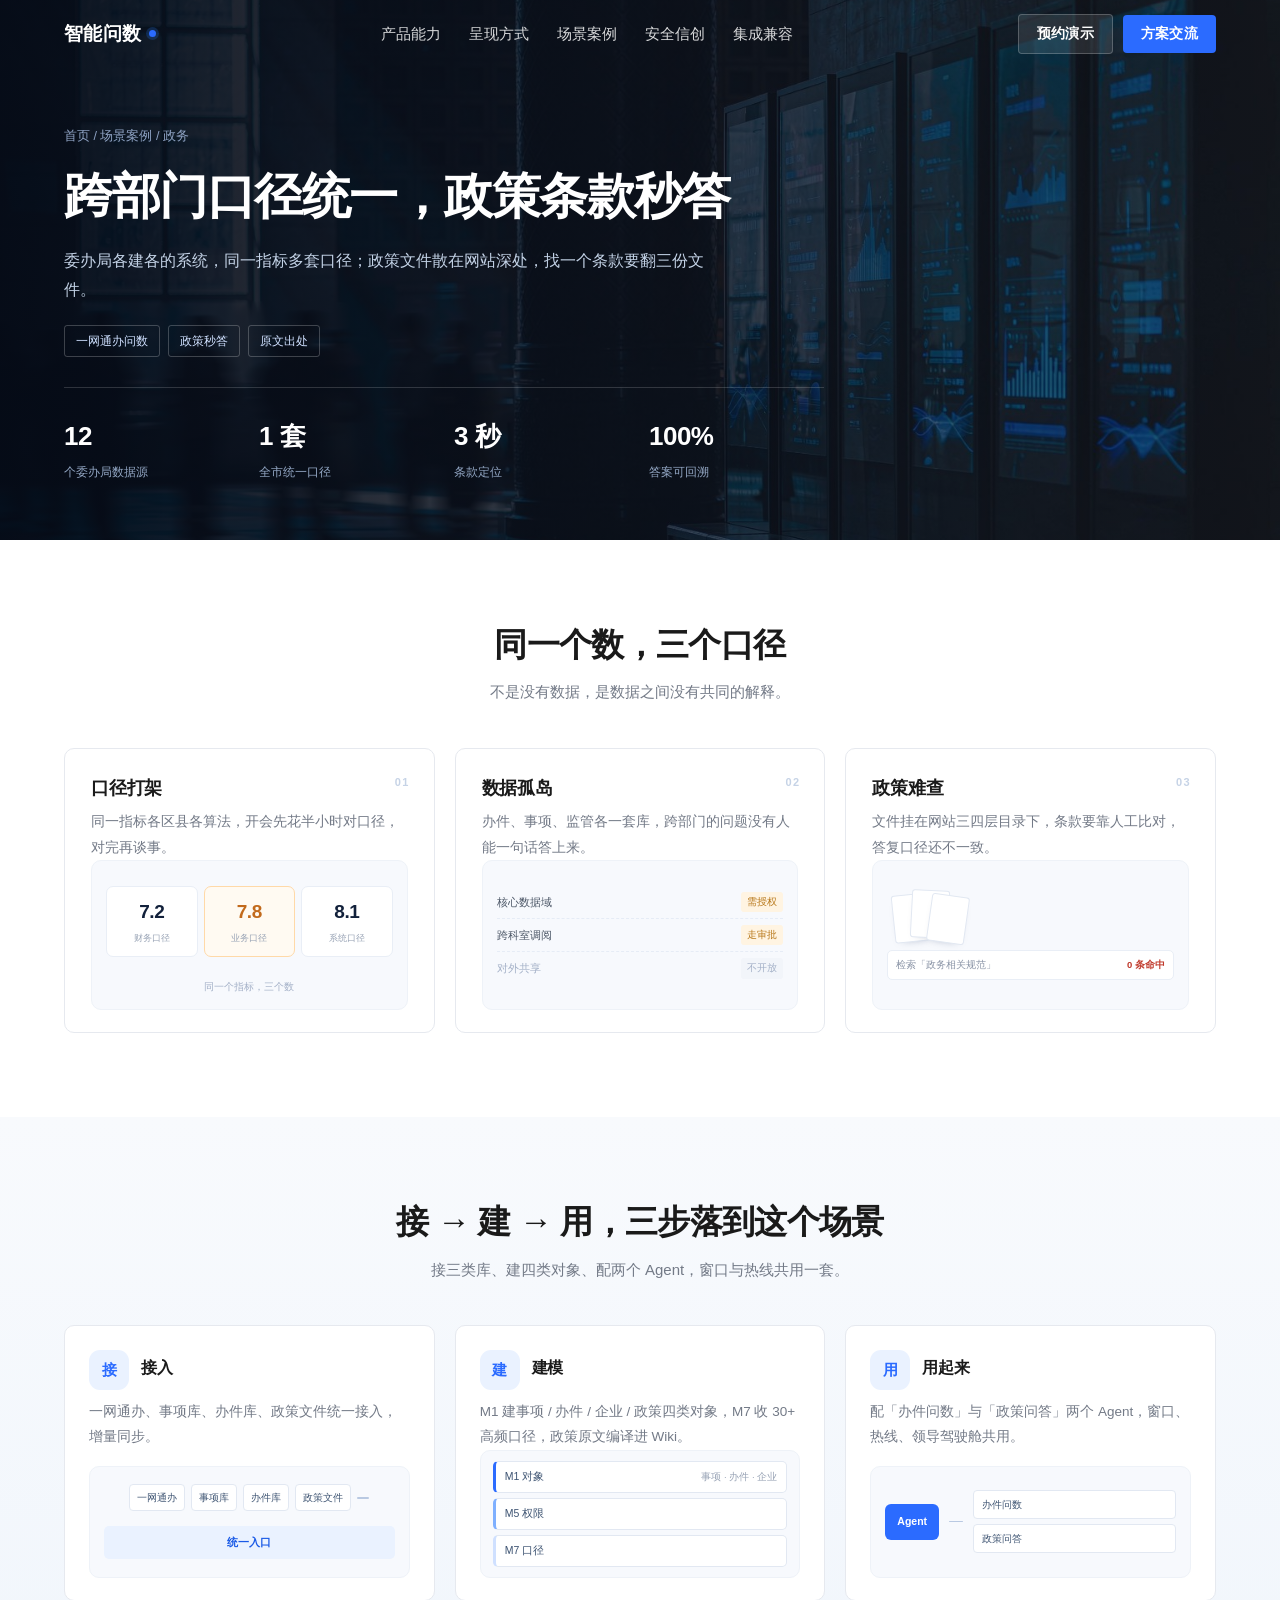
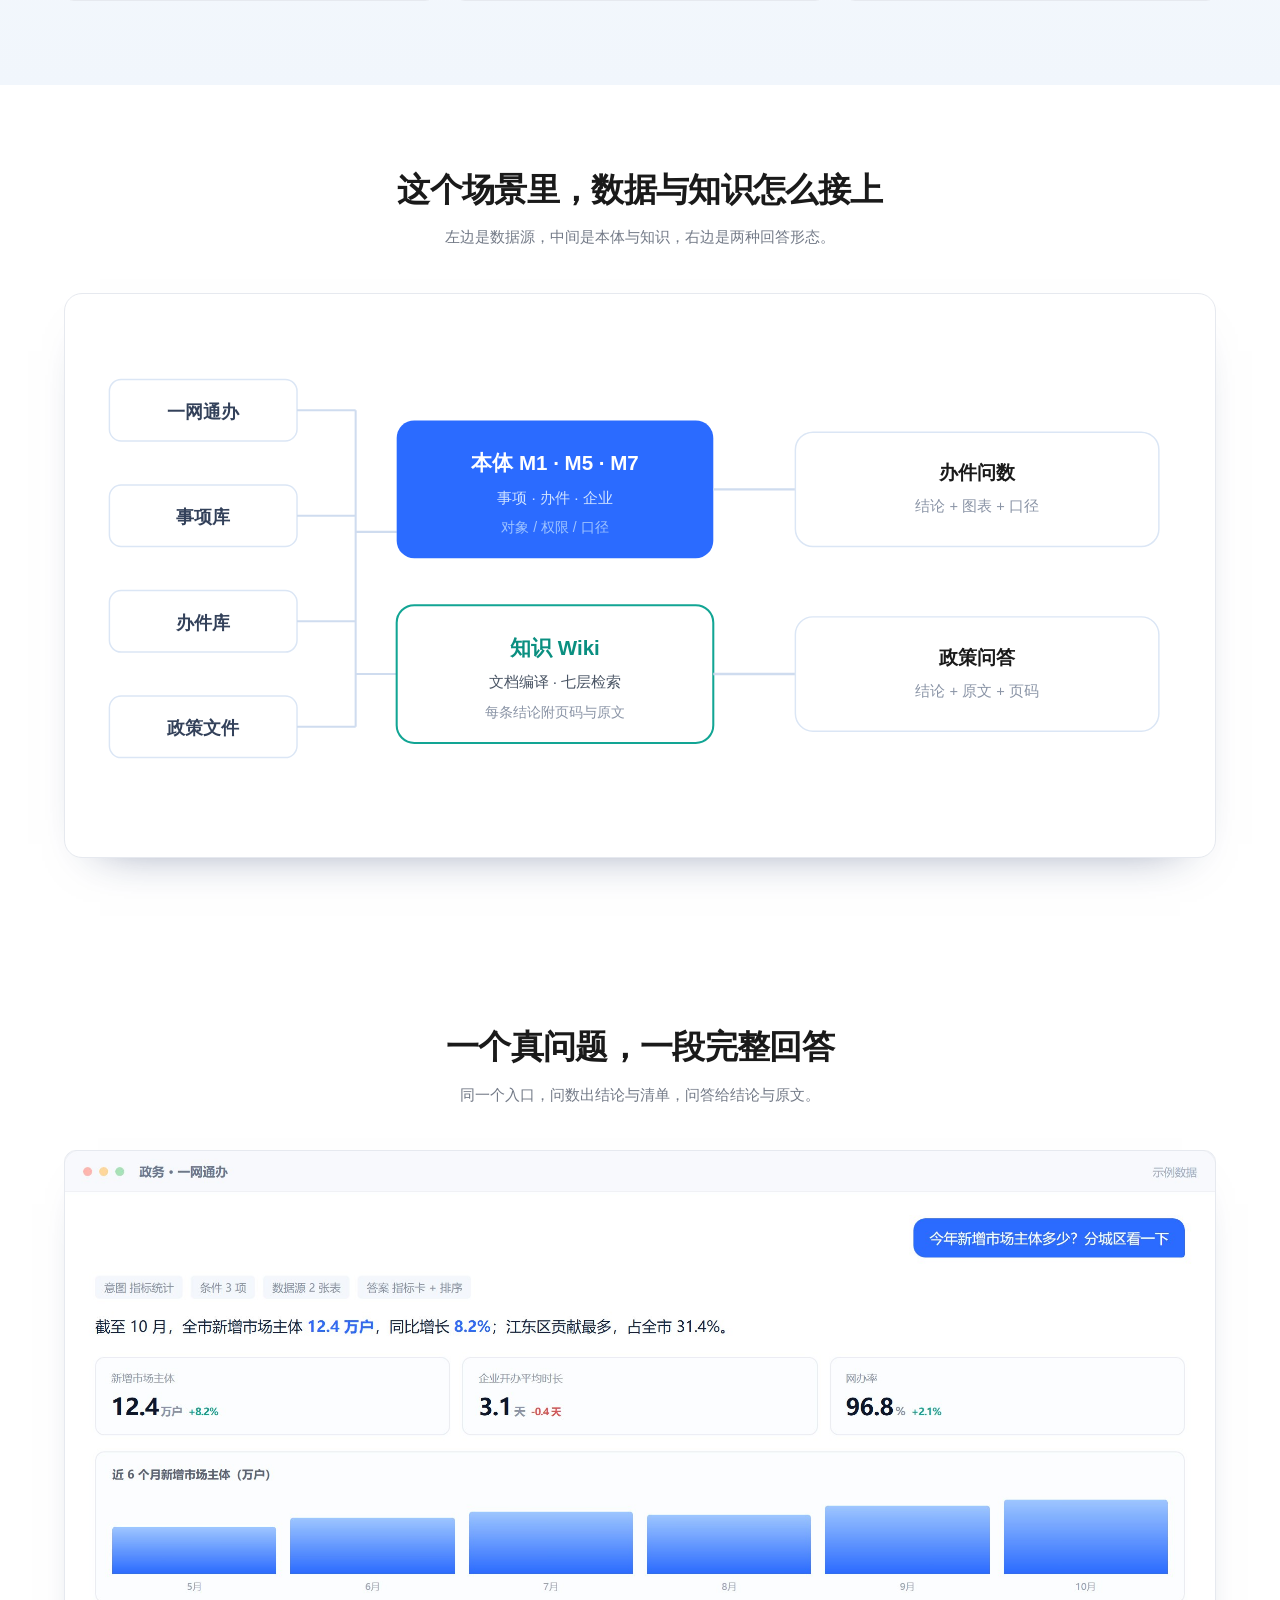
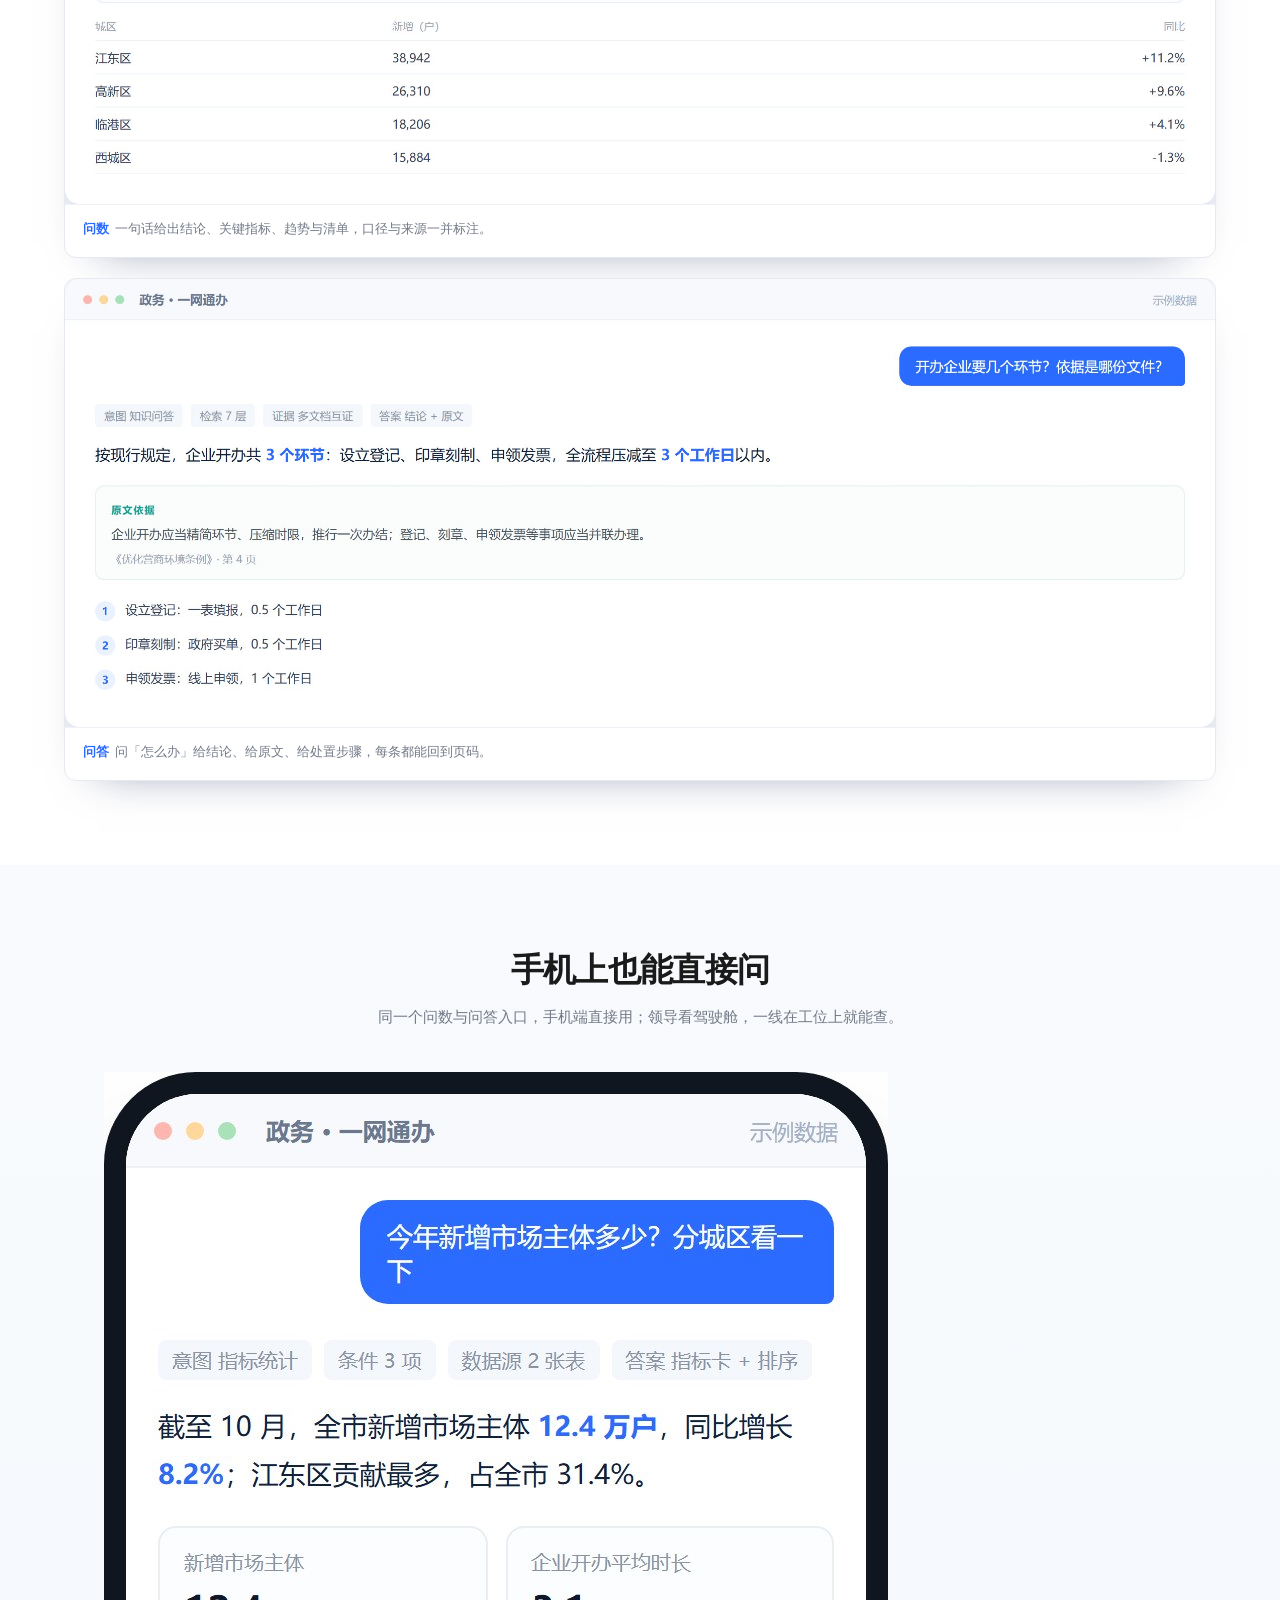
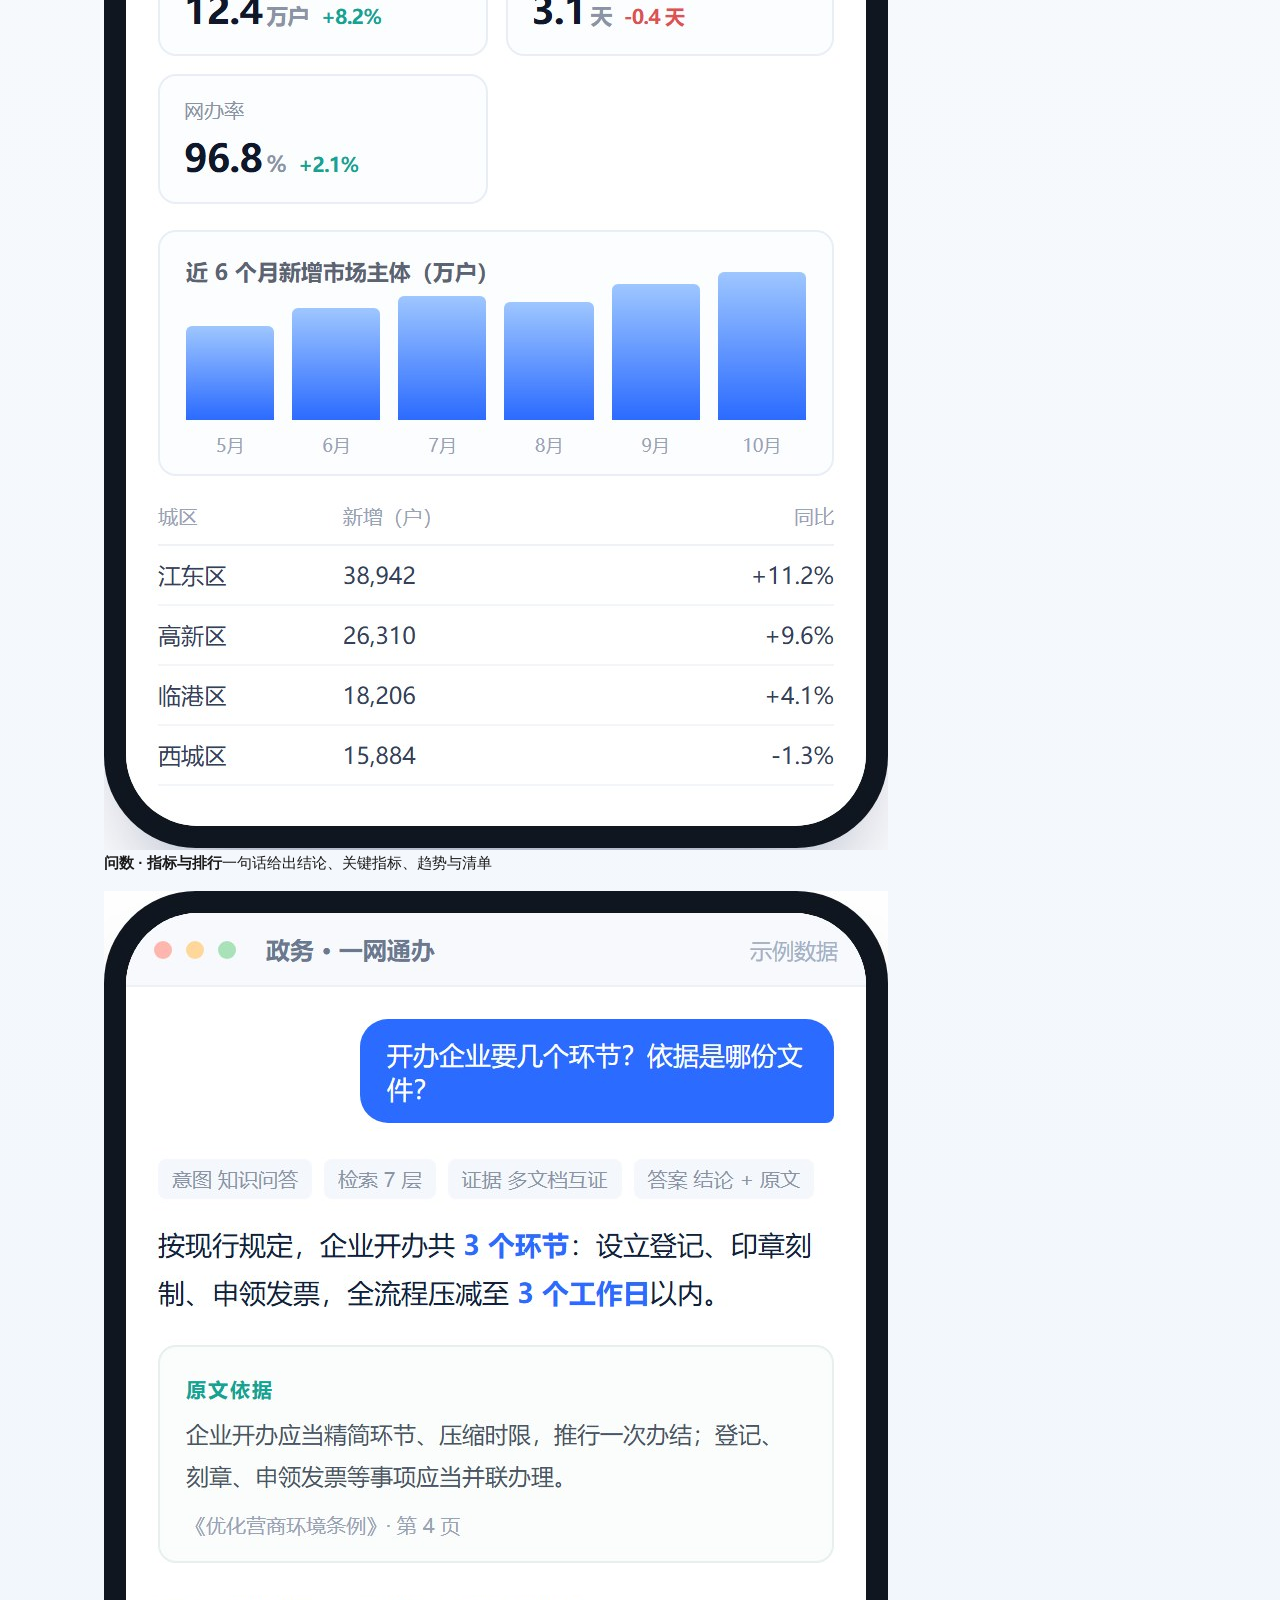
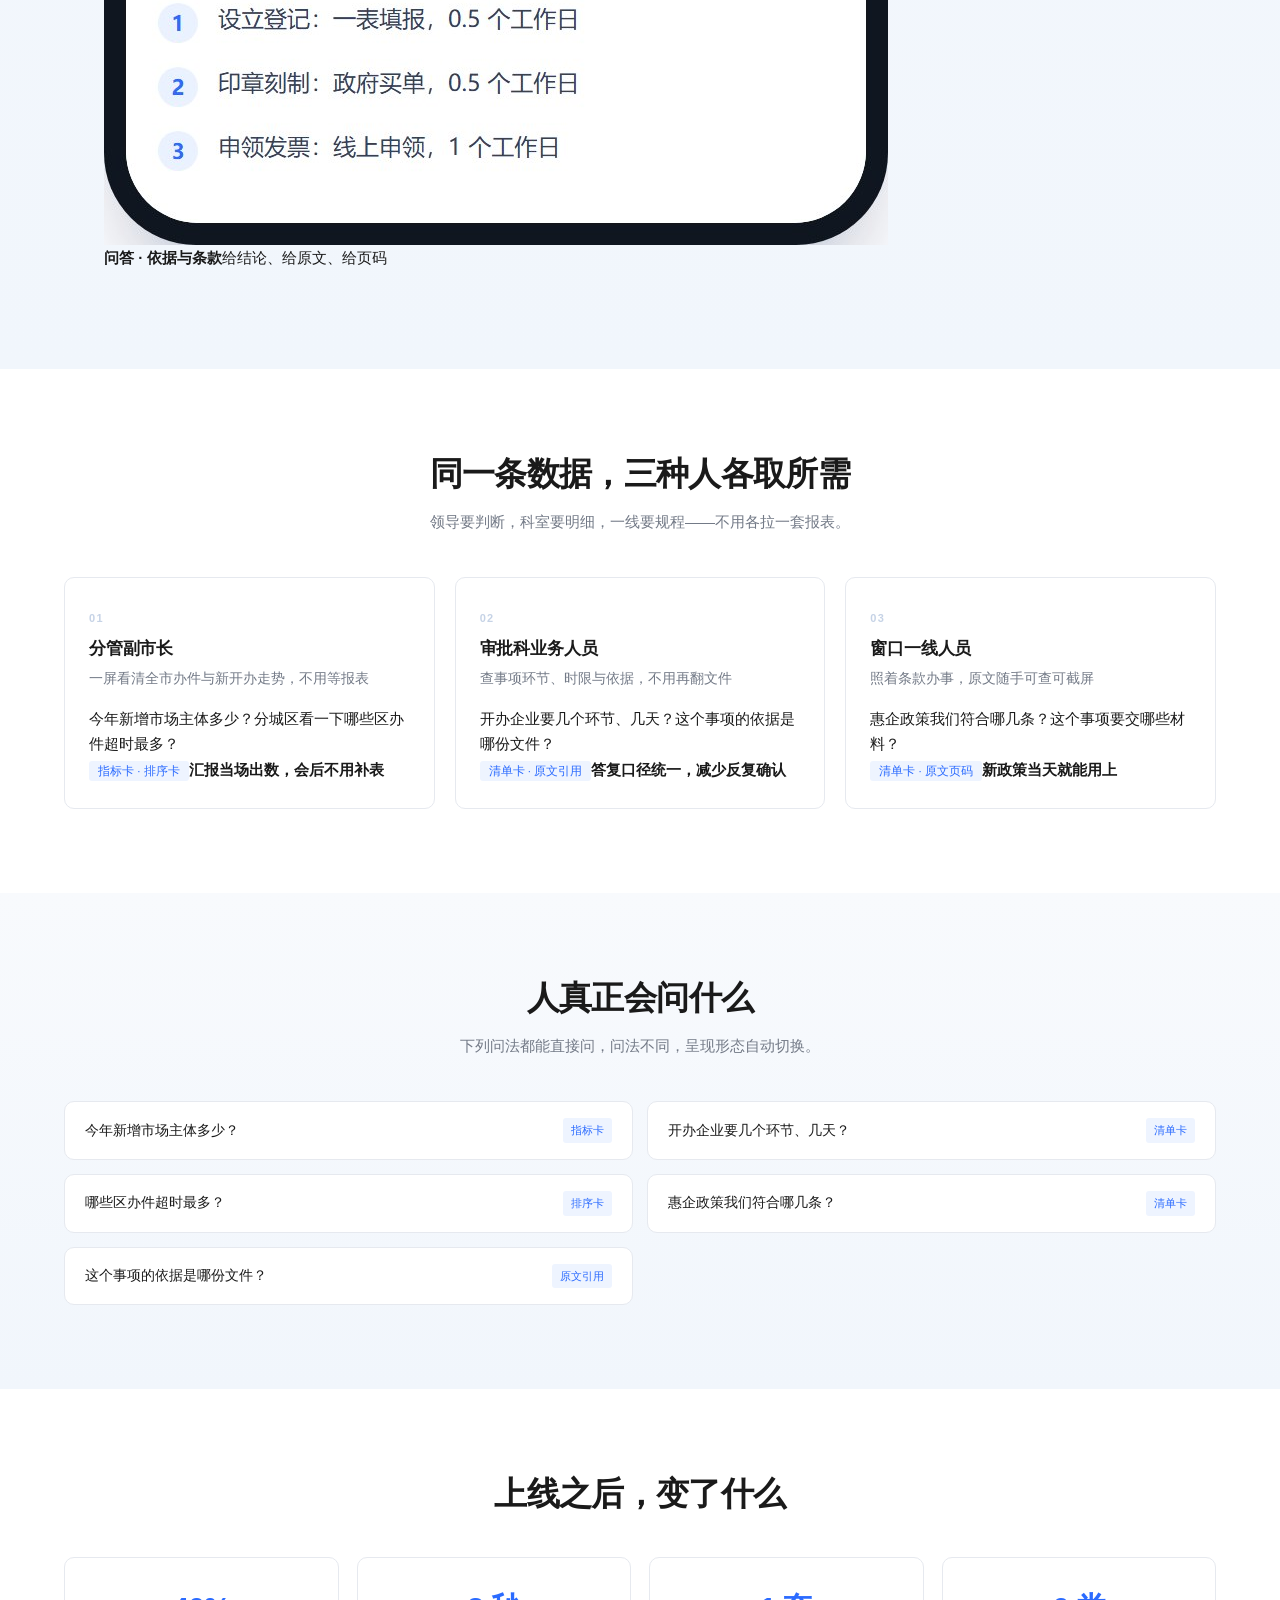
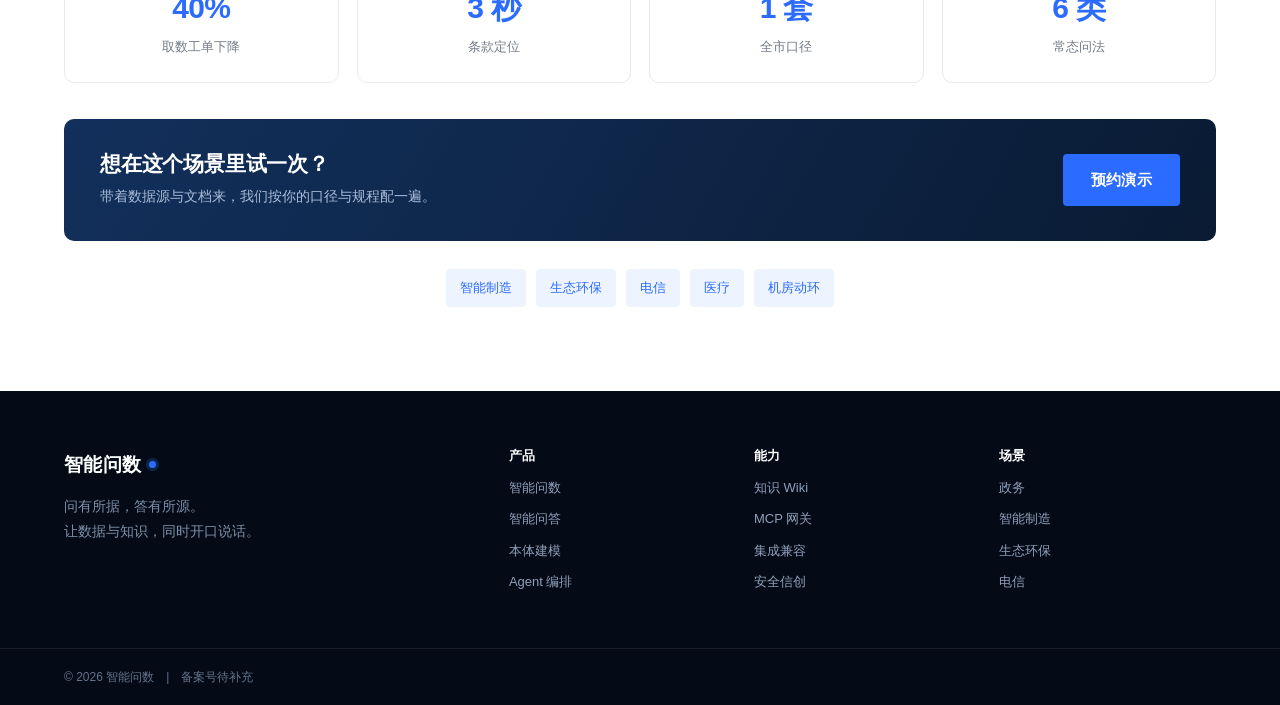
==== commit fac804b7: "更新scenario.js，新增多组图片资源" ====
--- a/pages/scenario.html
+++ b/pages/scenario.html
@@ -87,6 +87,16 @@
   </div>
 </section>
 
+<section class="section section--soft">
+  <div class="wrap">
+    <div class="head head--center reveal">
+      <h2>手机上也能直接问</h2>
+      <p class="lead">同一个问数与问答入口，手机端直接用；领导看驾驶舱，一线在工位上就能查。</p>
+    </div>
+    <div class="phones" id="scPhones"></div>
+  </div>
+</section>
+
 <section class="section">
   <div class="wrap">
     <div class="head head--center reveal">
